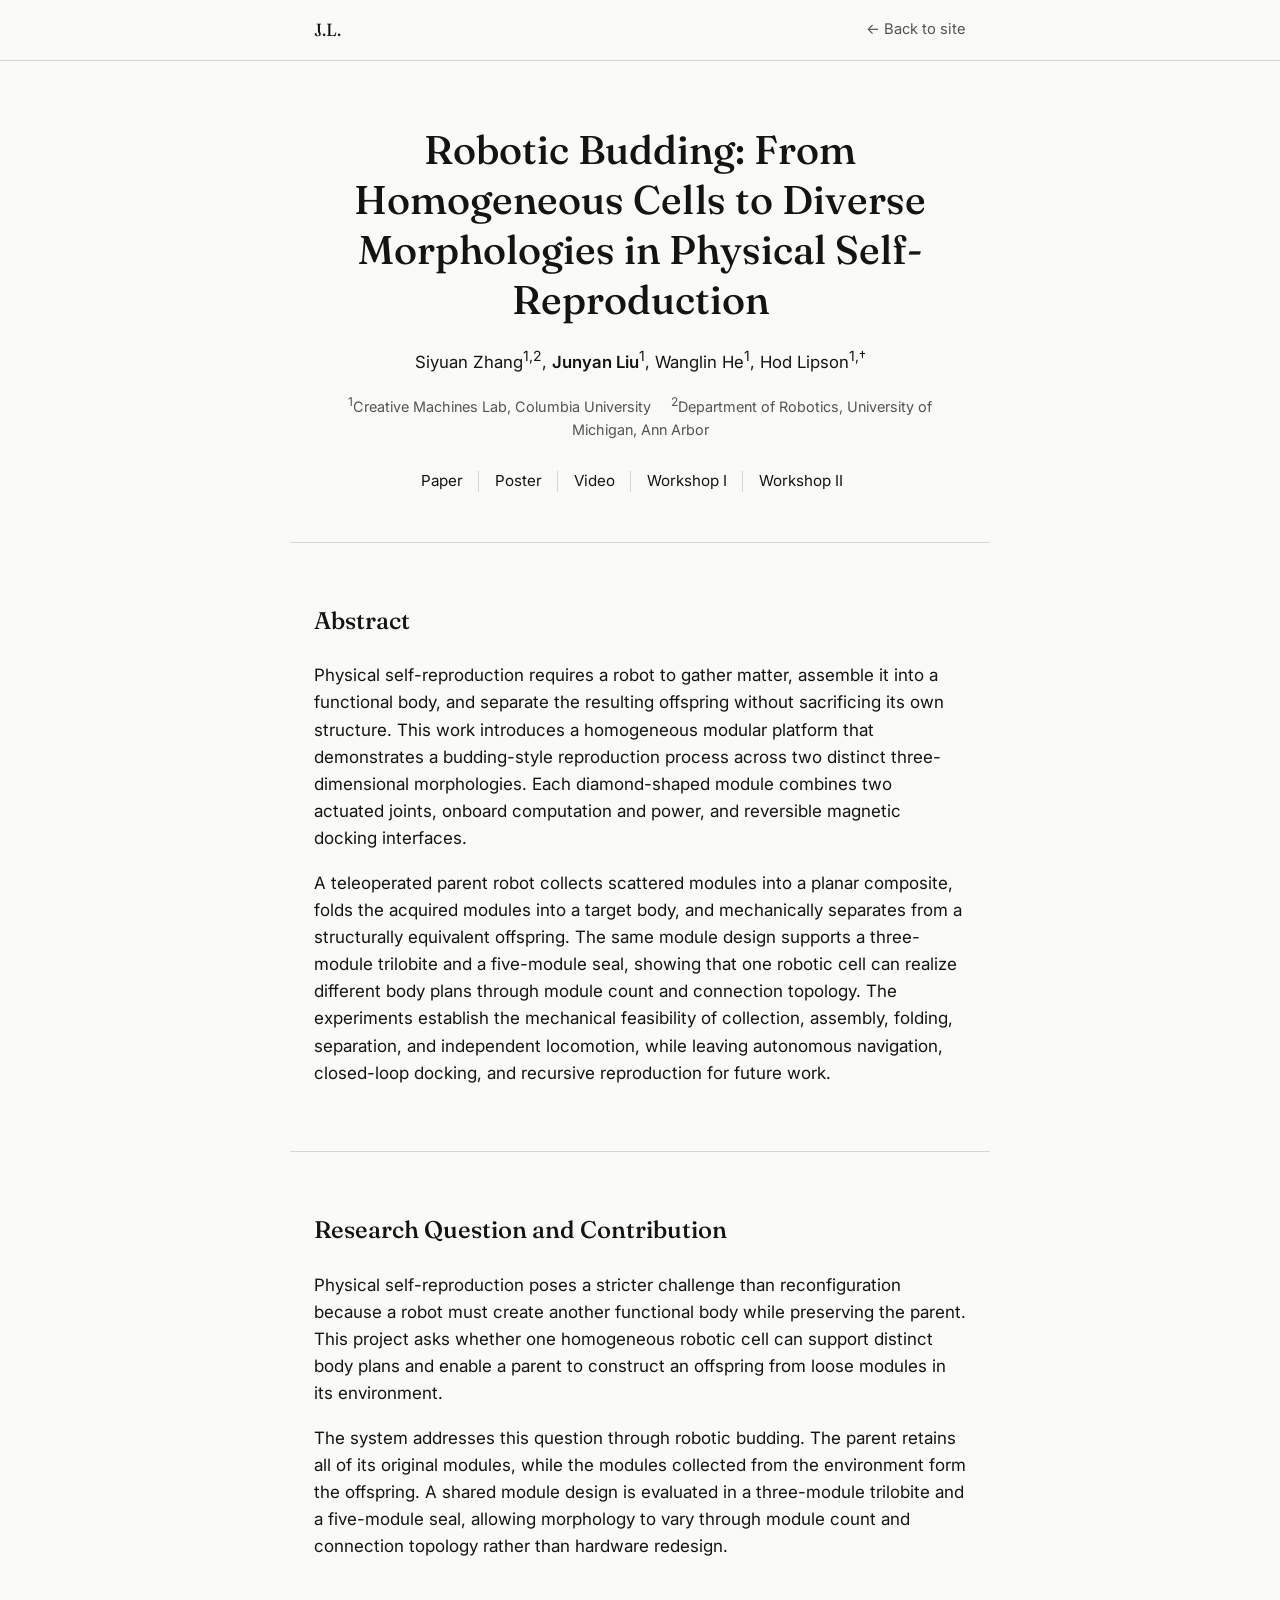
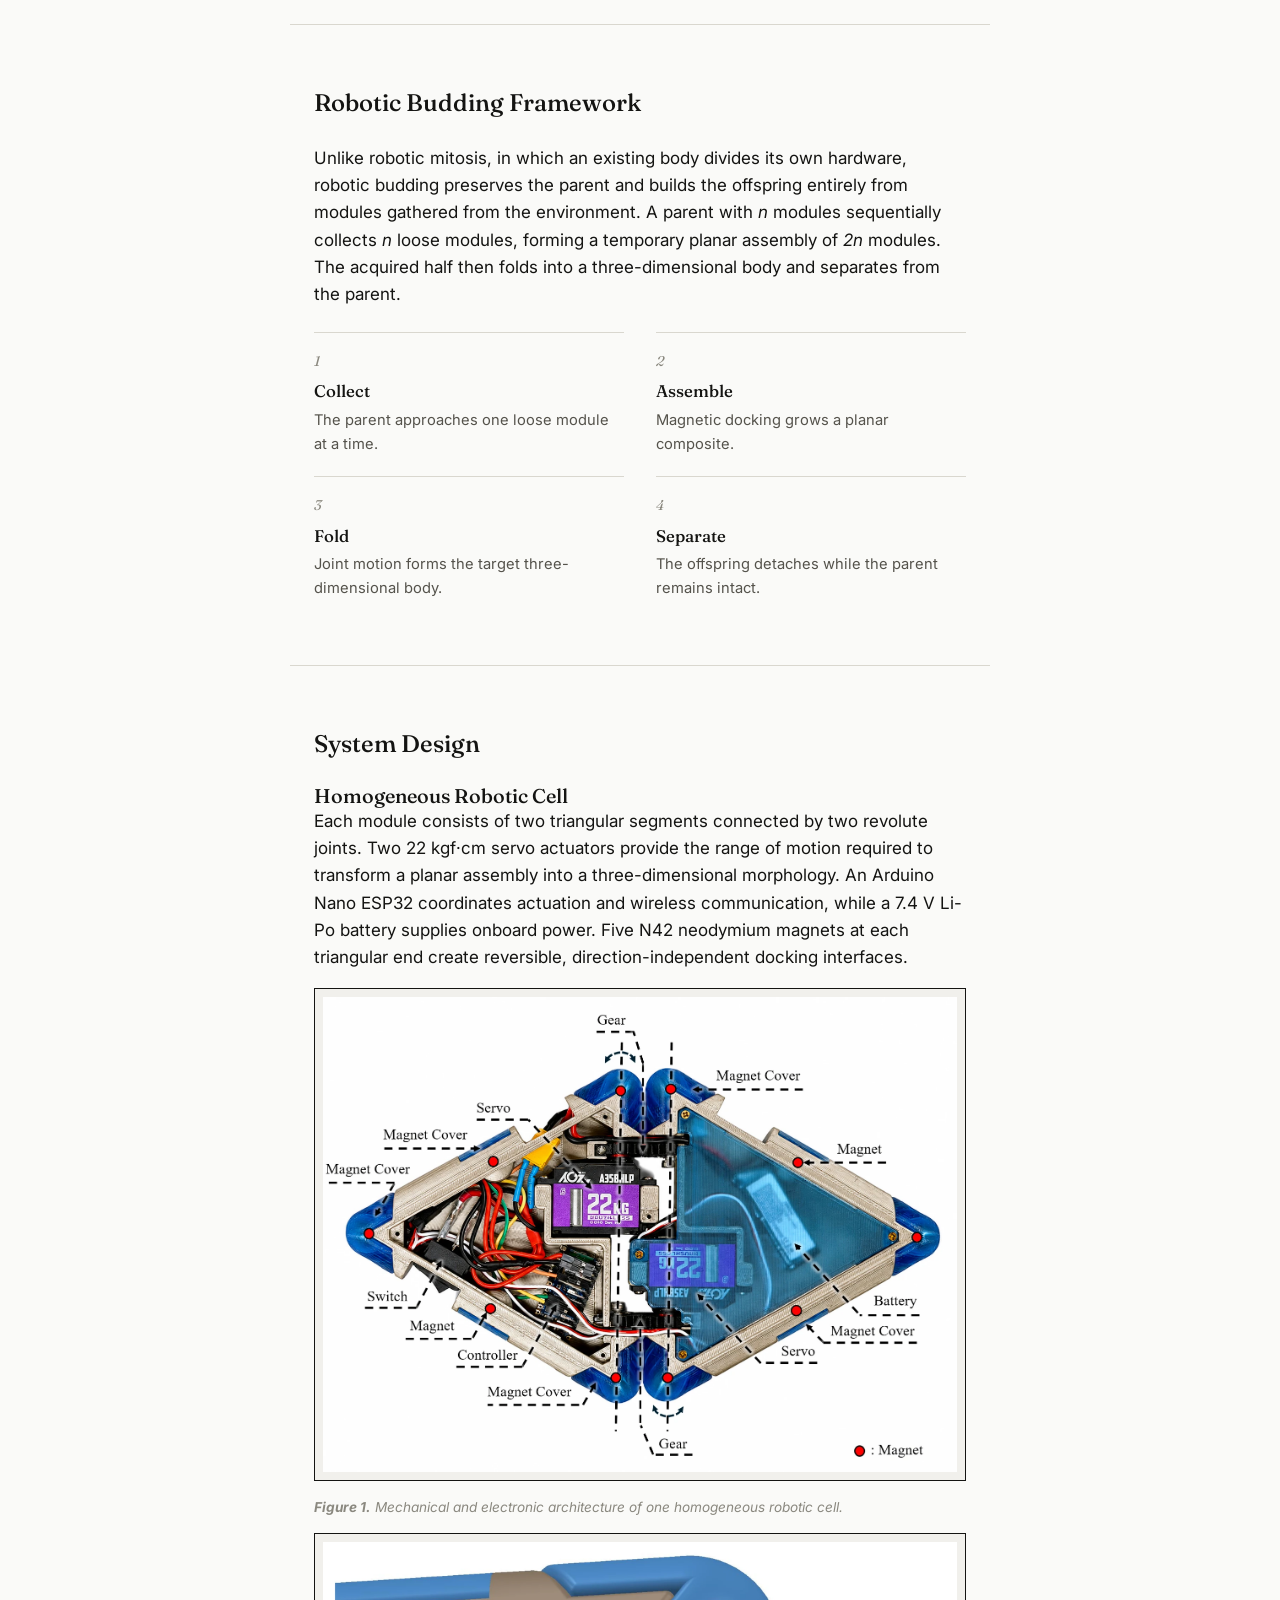
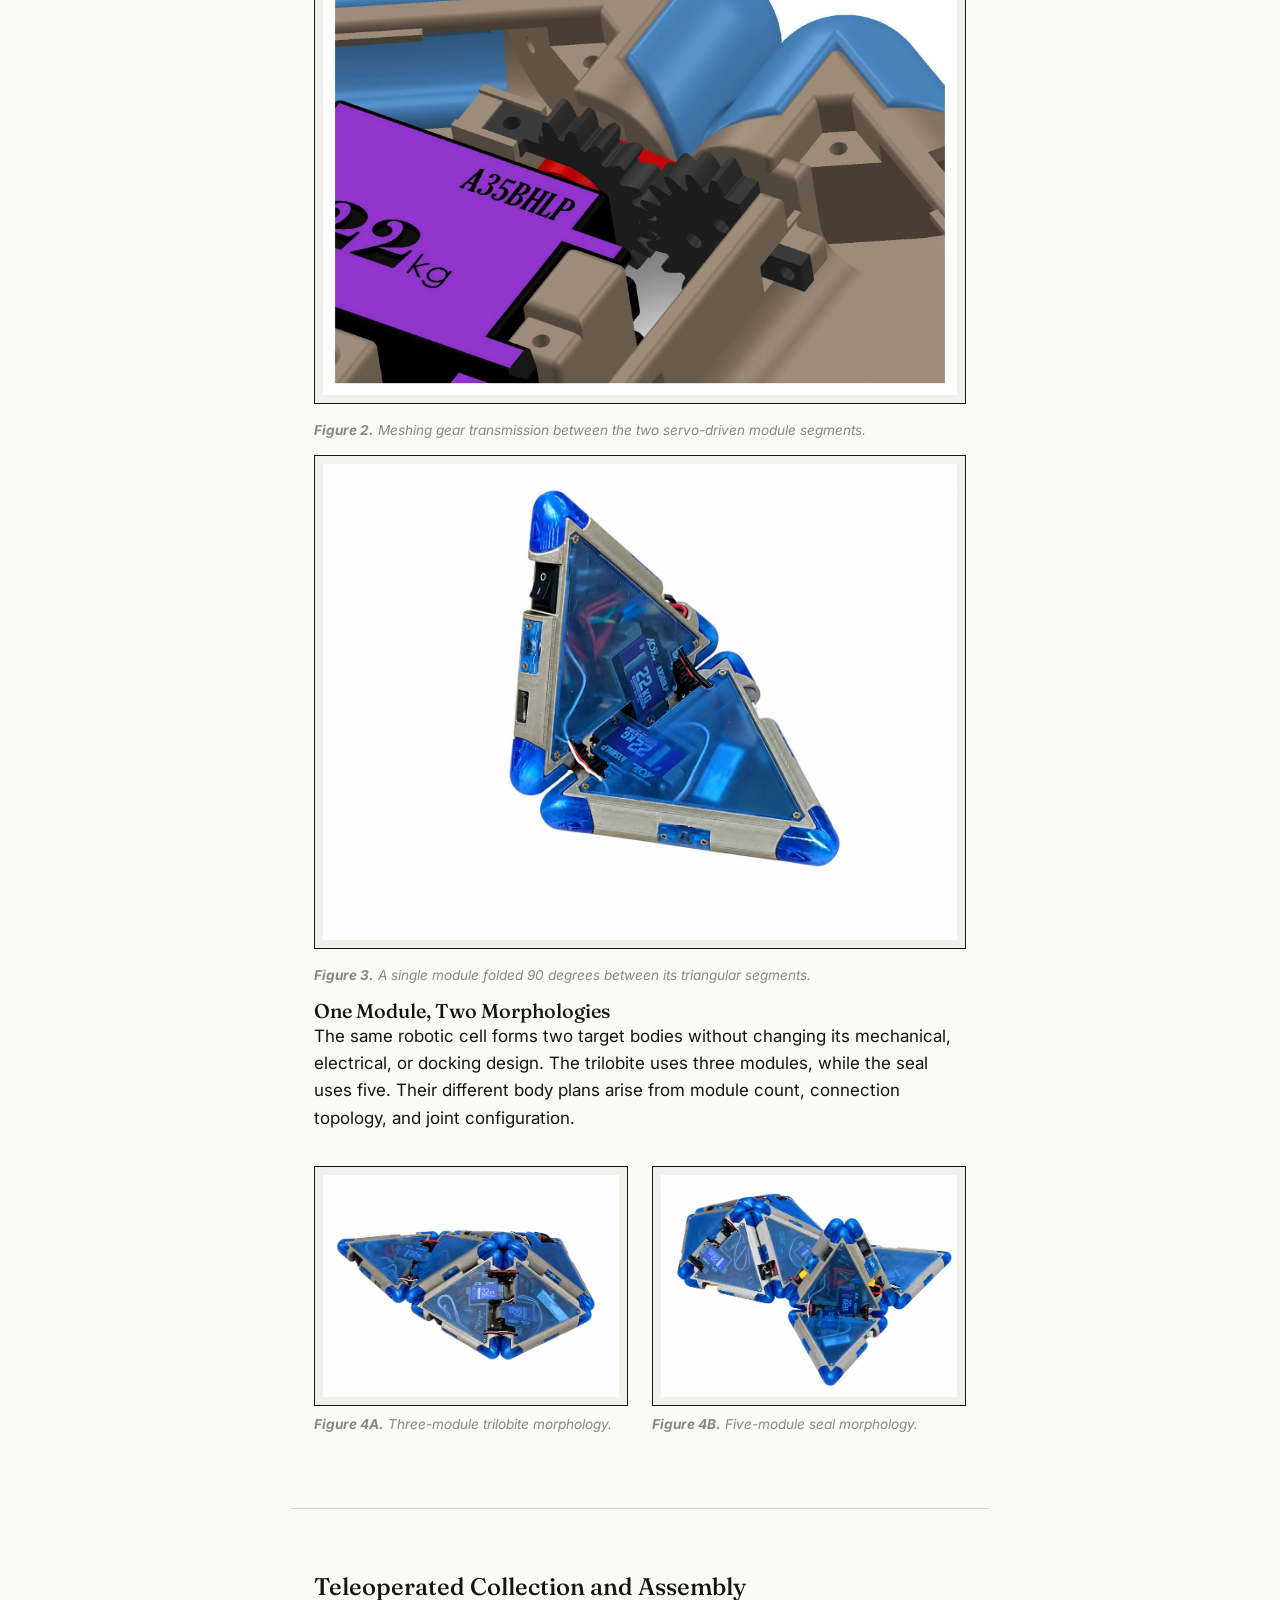
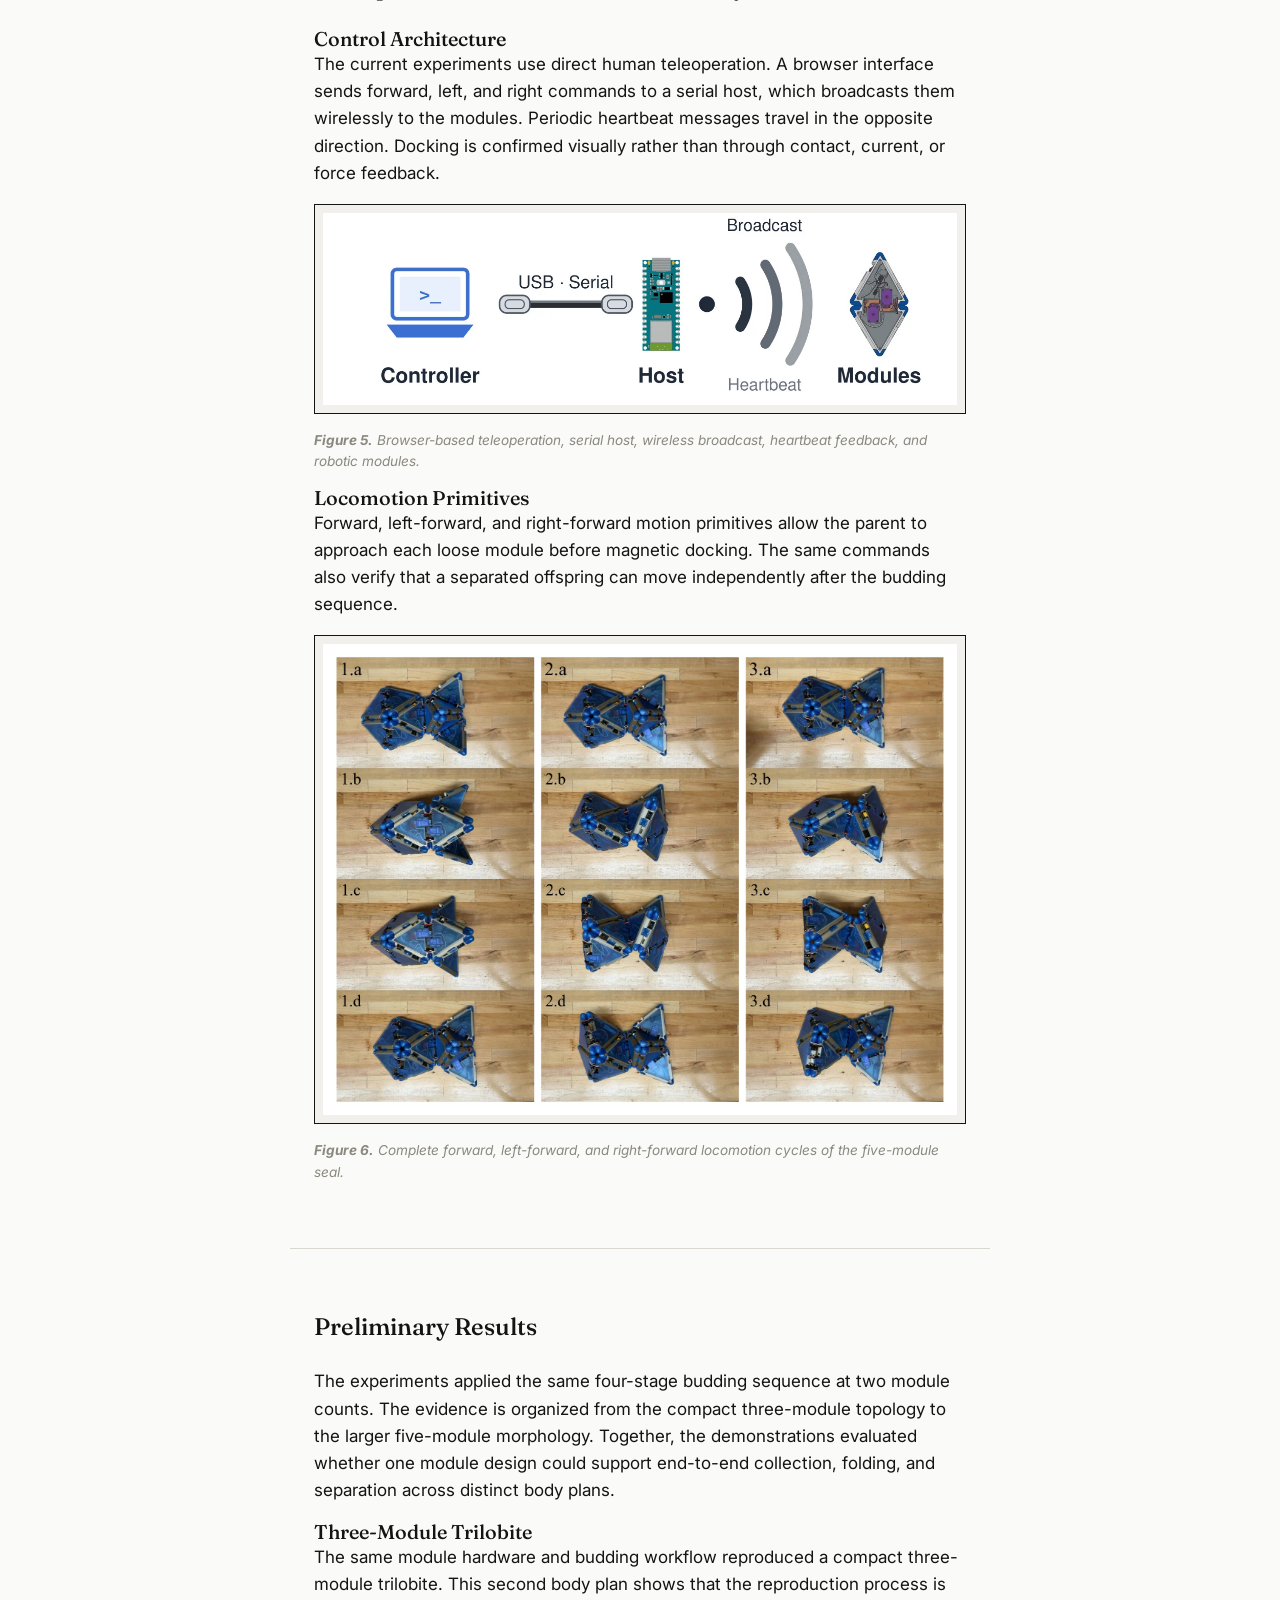
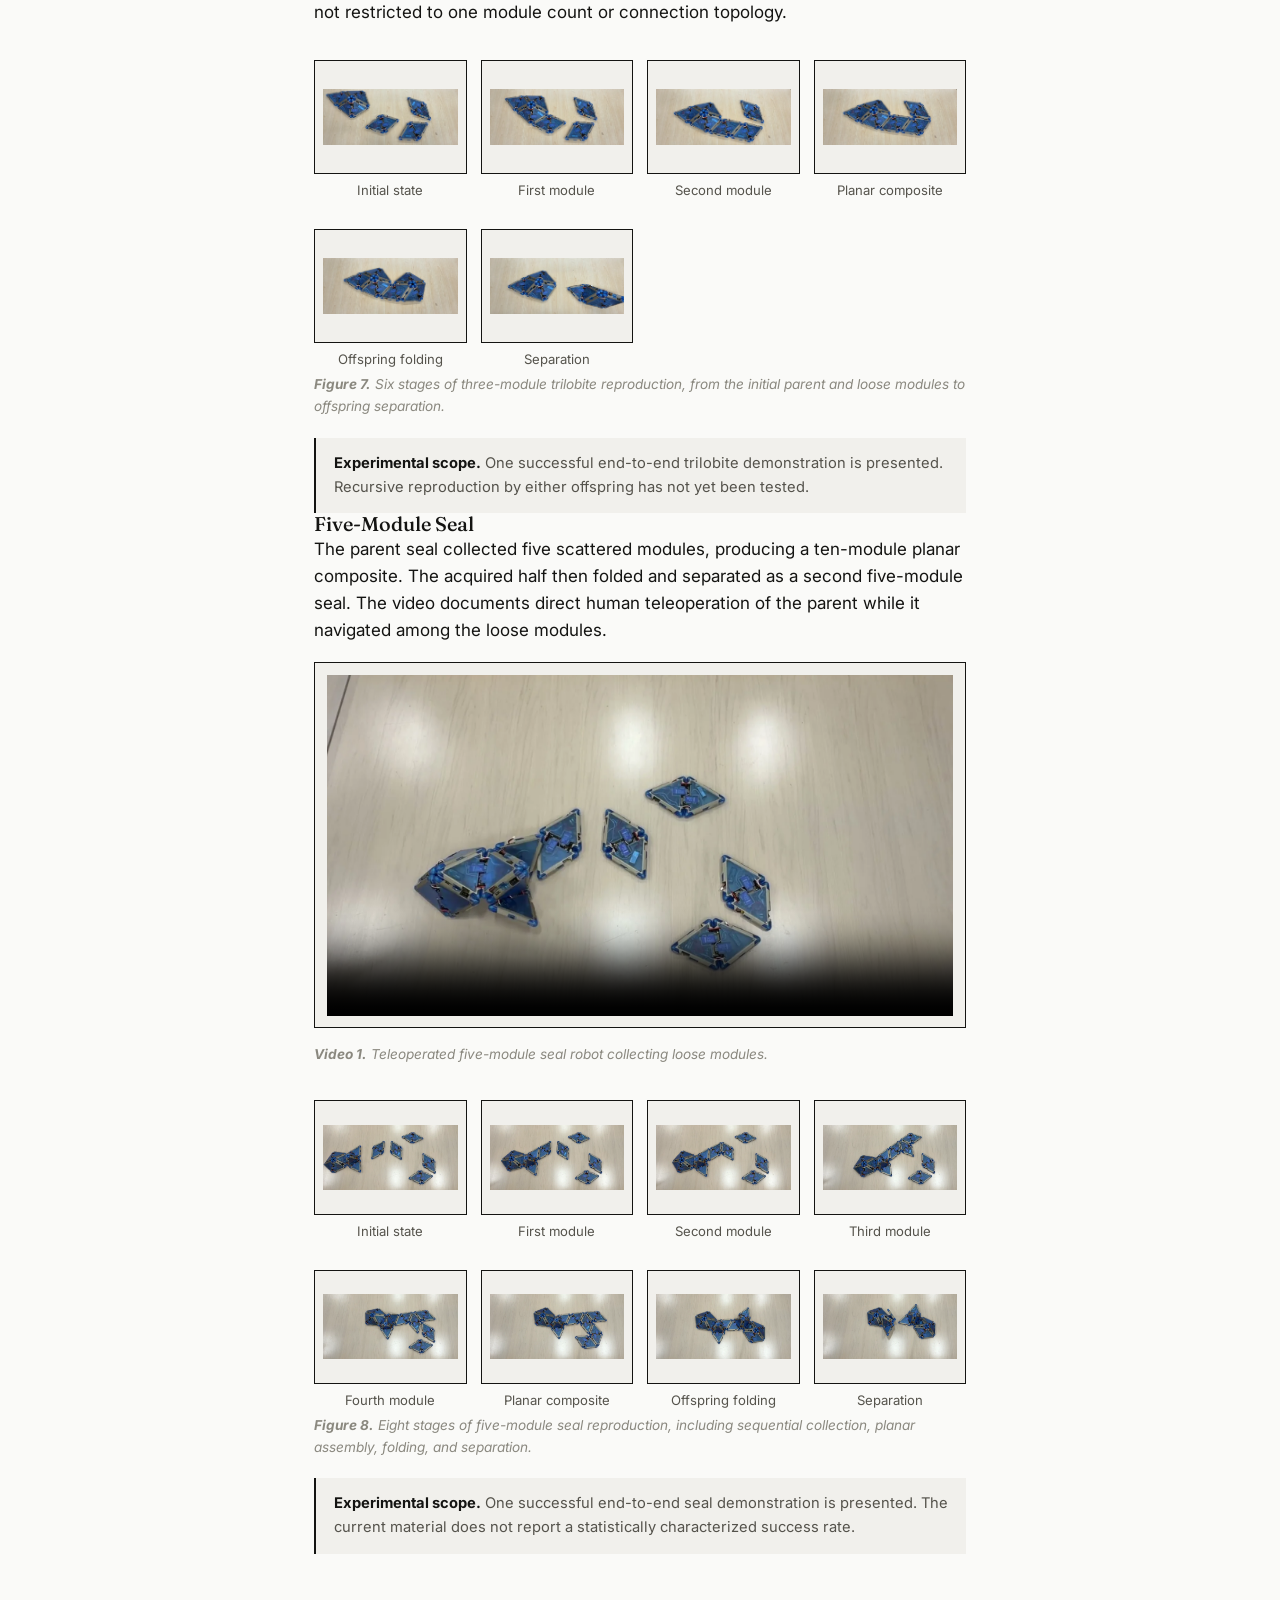
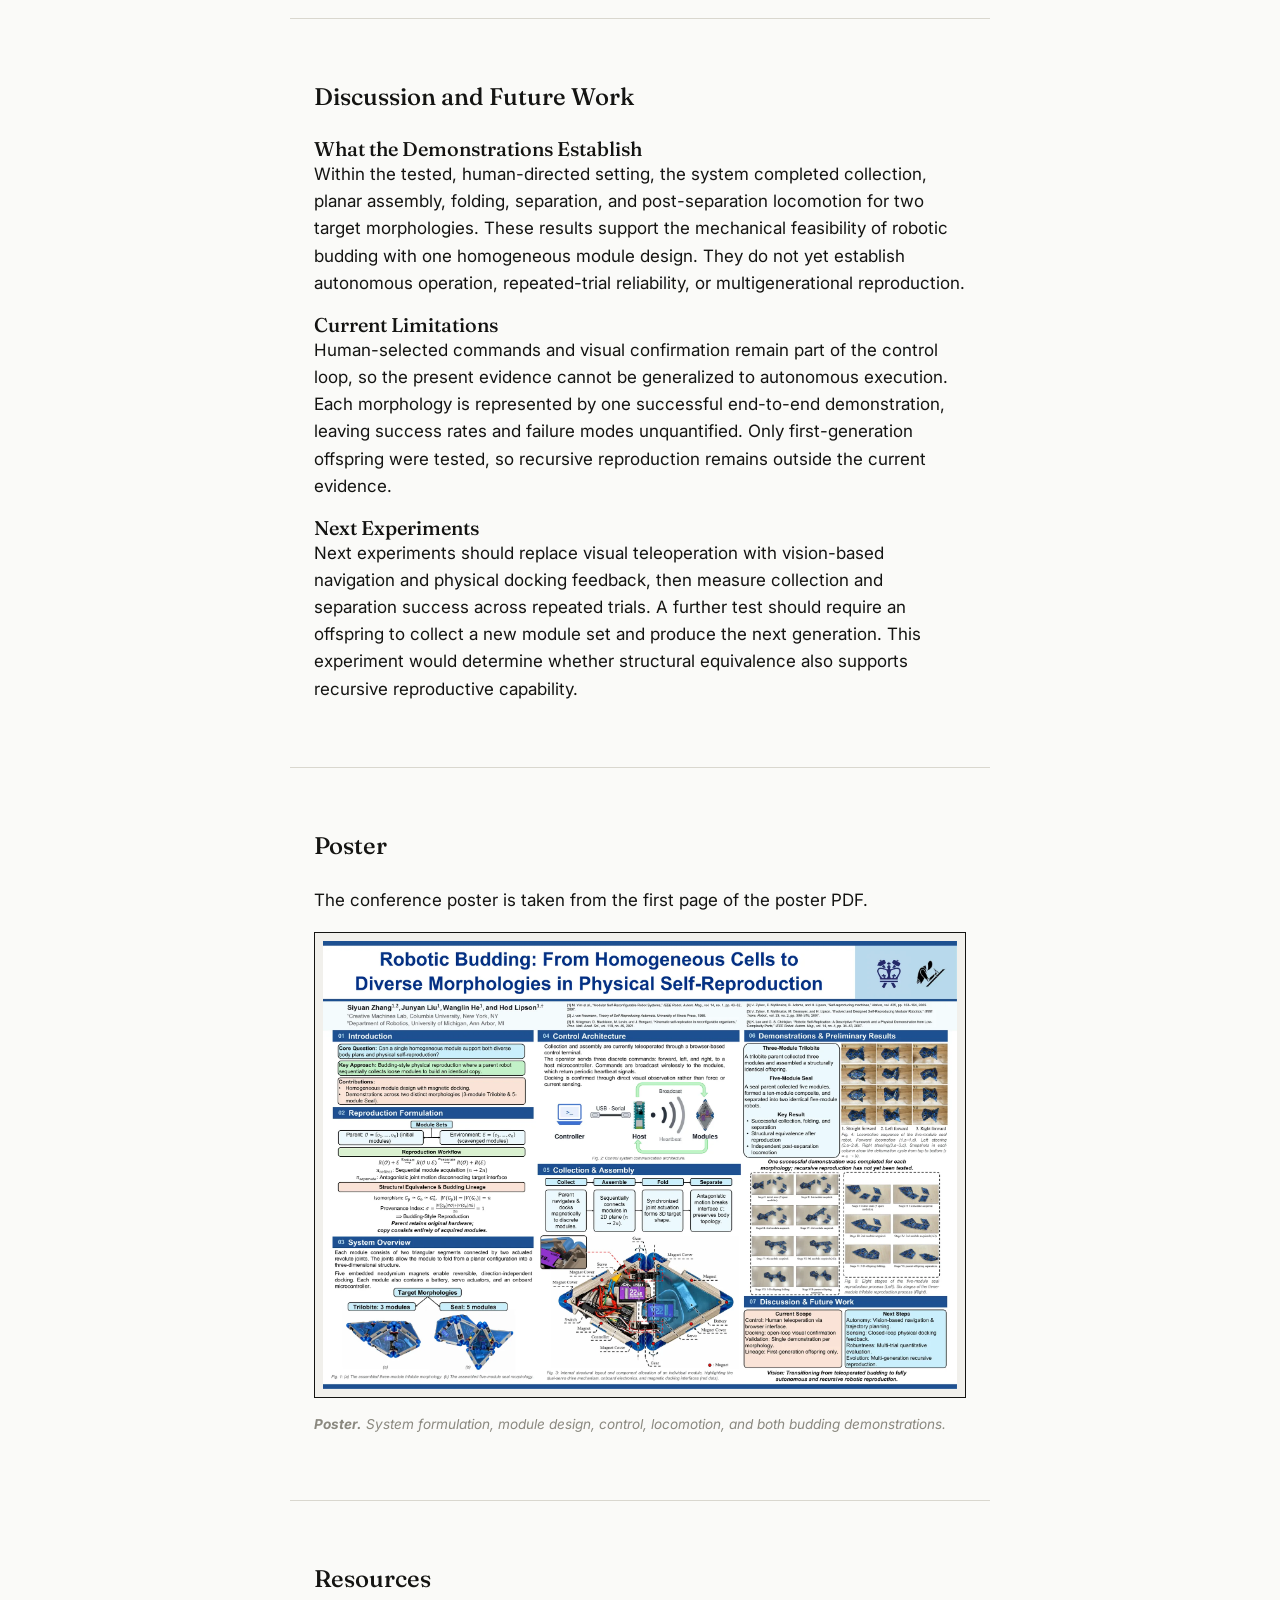
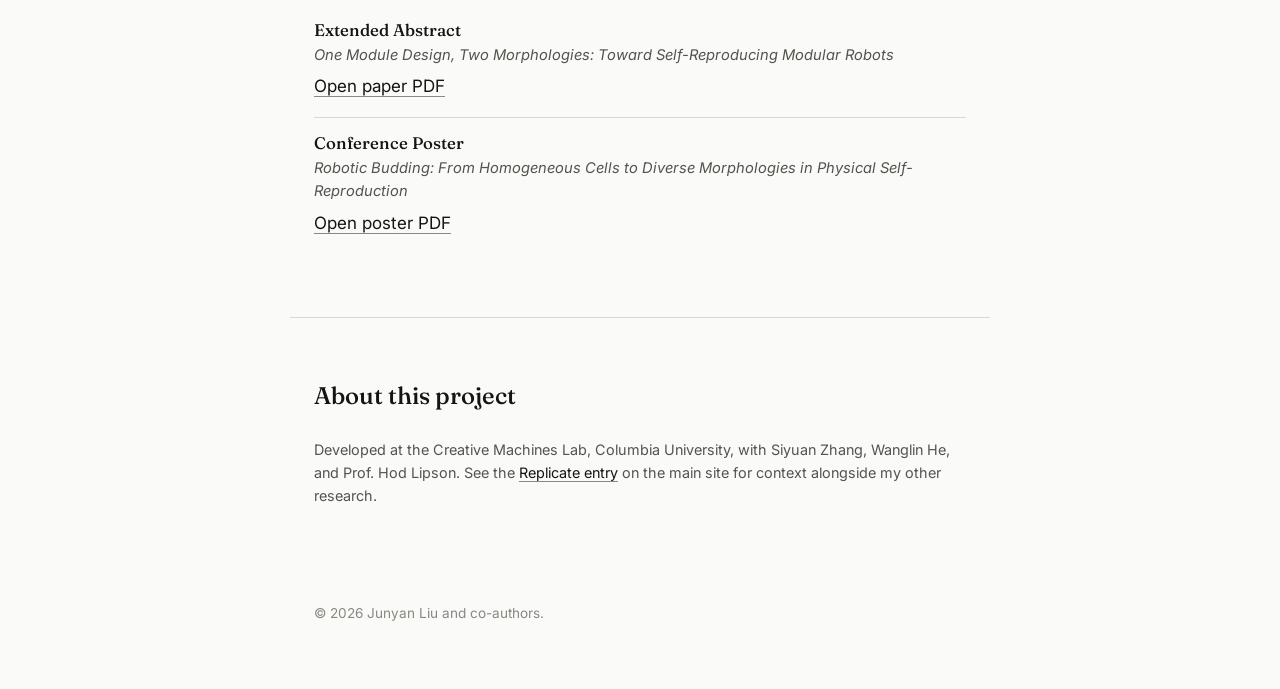
==== replicate/index.html @ cec9ac88 "add subweb" ====
<!DOCTYPE html>
<html lang="en">
<head>
<meta charset="UTF-8">
<meta name="viewport" content="width=device-width, initial-scale=1.0">
<title>Robotic Budding — Junyan Liu</title>
<meta name="description" content="Robotic Budding: From Homogeneous Cells to Diverse Morphologies in Physical Self-Reproduction — project page, Creative Machines Lab, Columbia University.">

<link rel="preconnect" href="https://fonts.googleapis.com">
<link rel="preconnect" href="https://fonts.gstatic.com" crossorigin>
<link href="https://fonts.googleapis.com/css2?family=Fraunces:ital,opsz,wght@0,9..144,400;0,9..144,500;0,9..144,600;1,9..144,400;1,9..144,500&family=Inter:wght@400;500;600&display=swap" rel="stylesheet">
<link rel="stylesheet" href="../assets/style.css">
<link rel="stylesheet" href="style.css">
</head>
<body>

<a class="skip-link" href="#main">Skip to content</a>

<header class="site-nav">
  <div class="nav-inner">
    <a class="nav-mark" href="../index.html">J.L.</a>
    <nav class="nav-links">
      <a href="../index.html#research" class="back-link">← Back to site</a>
    </nav>
  </div>
</header>

<main id="main">

  <section class="paper-hero">
    <h1 class="paper-title">Robotic Budding: From Homogeneous Cells to Diverse Morphologies in Physical Self-Reproduction</h1>
    <p class="paper-authors">
      Siyuan Zhang<sup>1,2</sup>, <strong>Junyan Liu</strong><sup>1</sup>, Wanglin He<sup>1</sup>, Hod Lipson<sup>1,†</sup>
    </p>
    <p class="paper-affiliations">
      <sup>1</sup>Creative Machines Lab, Columbia University &nbsp; &nbsp; <sup>2</sup>Department of Robotics, University of Michigan, Ann Arbor
    </p>
    <div class="hero-links paper-links">
      <a href="../assets/Robotic_Budding__From_Homogeneous_Cells_to_Diverse_Morphologies_in_Physical_Self_Reproduction.pdf" target="_blank" rel="noopener">Paper</a>
      <a href="#poster">Poster</a>
      <a href="#seal-demonstration">Video</a>
      <a href="https://modular-robot-workshop.github.io/iros2026-modular-robot-workshop-site/" target="_blank" rel="noopener">Workshop I</a>
      <a href="https://www.lisglab.com/iros26workshop" target="_blank" rel="noopener">Workshop II</a>
    </div>
  </section>

  <section class="section">
    <div class="section-head"><h2>Abstract</h2></div>
    <p>Physical self-reproduction requires a robot to gather matter, assemble it into a functional body, and separate the resulting offspring without sacrificing its own structure. This work introduces a homogeneous modular platform that demonstrates a budding-style reproduction process across two distinct three-dimensional morphologies. Each diamond-shaped module combines two actuated joints, onboard computation and power, and reversible magnetic docking interfaces.</p>
    <p>A teleoperated parent robot collects scattered modules into a planar composite, folds the acquired modules into a target body, and mechanically separates from a structurally equivalent offspring. The same module design supports a three-module trilobite and a five-module seal, showing that one robotic cell can realize different body plans through module count and connection topology. The experiments establish the mechanical feasibility of collection, assembly, folding, separation, and independent locomotion, while leaving autonomous navigation, closed-loop docking, and recursive reproduction for future work.</p>
  </section>

  <section class="section">
    <div class="section-head"><h2>Research Question and Contribution</h2></div>
    <p>Physical self-reproduction poses a stricter challenge than reconfiguration because a robot must create another functional body while preserving the parent. This project asks whether one homogeneous robotic cell can support distinct body plans and enable a parent to construct an offspring from loose modules in its environment.</p>
    <p>The system addresses this question through robotic budding. The parent retains all of its original modules, while the modules collected from the environment form the offspring. A shared module design is evaluated in a three-module trilobite and a five-module seal, allowing morphology to vary through module count and connection topology rather than hardware redesign.</p>
  </section>

  <section class="section">
    <div class="section-head"><h2>Robotic Budding Framework</h2></div>
    <p>Unlike robotic mitosis, in which an existing body divides its own hardware, robotic budding preserves the parent and builds the offspring entirely from modules gathered from the environment. A parent with <em>n</em> modules sequentially collects <em>n</em> loose modules, forming a temporary planar assembly of <em>2n</em> modules. The acquired half then folds into a three-dimensional body and separates from the parent.</p>
    <div class="process-grid">
      <div class="process-step"><span class="step-num">1</span><h4>Collect</h4><p>The parent approaches one loose module at a time.</p></div>
      <div class="process-step"><span class="step-num">2</span><h4>Assemble</h4><p>Magnetic docking grows a planar composite.</p></div>
      <div class="process-step"><span class="step-num">3</span><h4>Fold</h4><p>Joint motion forms the target three-dimensional body.</p></div>
      <div class="process-step"><span class="step-num">4</span><h4>Separate</h4><p>The offspring detaches while the parent remains intact.</p></div>
    </div>
  </section>

  <section class="section">
    <div class="section-head"><h2>System Design</h2></div>
    <h3>Homogeneous Robotic Cell</h3>
    <p>Each module consists of two triangular segments connected by two revolute joints. Two 22 kgf·cm servo actuators provide the range of motion required to transform a planar assembly into a three-dimensional morphology. An Arduino Nano ESP32 coordinates actuation and wireless communication, while a 7.4 V Li-Po battery supplies onboard power. Five N42 neodymium magnets at each triangular end create reversible, direction-independent docking interfaces.</p>
    <div class="timeline-media"><img src="images/robotic-budding/module-architecture.webp" alt="Internal architecture of the homogeneous robotic module"></div>
    <p class="figure-caption"><strong>Figure 1.</strong> Mechanical and electronic architecture of one homogeneous robotic cell.</p>
    <div class="timeline-media"><img src="images/robotic-budding/gear-drive-closeup.webp" alt="Meshing gear transmission between the two servo-driven module segments"></div>
    <p class="figure-caption"><strong>Figure 2.</strong> Meshing gear transmission between the two servo-driven module segments.</p>
    <div class="timeline-media"><img src="images/robotic-budding/folded-module.webp" alt="A single module folded 90 degrees between its triangular segments"></div>
    <p class="figure-caption"><strong>Figure 3.</strong> A single module folded 90 degrees between its triangular segments.</p>

    <h3>One Module, Two Morphologies</h3>
    <p>The same robotic cell forms two target bodies without changing its mechanical, electrical, or docking design. The trilobite uses three modules, while the seal uses five. Their different body plans arise from module count, connection topology, and joint configuration.</p>
    <div class="figure-row">
      <div>
        <div class="timeline-media"><img src="images/robotic-budding/trilobite.webp" alt="Three-module trilobite morphology"></div>
        <p class="figure-caption"><strong>Figure 4A.</strong> Three-module trilobite morphology.</p>
      </div>
      <div>
        <div class="timeline-media"><img src="images/robotic-budding/seal.webp" alt="Five-module seal morphology"></div>
        <p class="figure-caption"><strong>Figure 4B.</strong> Five-module seal morphology.</p>
      </div>
    </div>
  </section>

  <section class="section">
    <div class="section-head"><h2>Teleoperated Collection and Assembly</h2></div>
    <h3>Control Architecture</h3>
    <p>The current experiments use direct human teleoperation. A browser interface sends forward, left, and right commands to a serial host, which broadcasts them wirelessly to the modules. Periodic heartbeat messages travel in the opposite direction. Docking is confirmed visually rather than through contact, current, or force feedback.</p>
    <div class="timeline-media"><img src="images/robotic-budding/control-architecture.webp" alt="Browser-based teleoperation, serial host, wireless broadcast, heartbeat feedback, and robotic modules"></div>
    <p class="figure-caption"><strong>Figure 5.</strong> Browser-based teleoperation, serial host, wireless broadcast, heartbeat feedback, and robotic modules.</p>

    <h3>Locomotion Primitives</h3>
    <p>Forward, left-forward, and right-forward motion primitives allow the parent to approach each loose module before magnetic docking. The same commands also verify that a separated offspring can move independently after the budding sequence.</p>
    <div class="timeline-media"><img src="images/robotic-budding/seal-locomotion-sequence.webp" alt="Complete forward, left-forward, and right-forward locomotion cycles of the five-module seal"></div>
    <p class="figure-caption"><strong>Figure 6.</strong> Complete forward, left-forward, and right-forward locomotion cycles of the five-module seal.</p>
  </section>

  <section class="section">
    <div class="section-head"><h2>Preliminary Results</h2></div>
    <p>The experiments applied the same four-stage budding sequence at two module counts. The evidence is organized from the compact three-module topology to the larger five-module morphology. Together, the demonstrations evaluated whether one module design could support end-to-end collection, folding, and separation across distinct body plans.</p>

    <h3>Three-Module Trilobite</h3>
    <p>The same module hardware and budding workflow reproduced a compact three-module trilobite. This second body plan shows that the reproduction process is not restricted to one module count or connection topology.</p>
    <div class="stage-grid">
      <div class="stage-item"><div class="timeline-media"><img src="images/robotic-budding/trilobite-stage-1.webp" alt="Trilobite stage I: initial state"></div><p>Initial state</p></div>
      <div class="stage-item"><div class="timeline-media"><img src="images/robotic-budding/trilobite-stage-2.webp" alt="Trilobite stage II: first module"></div><p>First module</p></div>
      <div class="stage-item"><div class="timeline-media"><img src="images/robotic-budding/trilobite-stage-3.webp" alt="Trilobite stage III: second module"></div><p>Second module</p></div>
      <div class="stage-item"><div class="timeline-media"><img src="images/robotic-budding/trilobite-stage-4.webp" alt="Trilobite stage IV: planar composite"></div><p>Planar composite</p></div>
      <div class="stage-item"><div class="timeline-media"><img src="images/robotic-budding/trilobite-stage-5.webp" alt="Trilobite stage V: offspring folding"></div><p>Offspring folding</p></div>
      <div class="stage-item"><div class="timeline-media"><img src="images/robotic-budding/trilobite-stage-6.webp" alt="Trilobite stage VI: separation"></div><p>Separation</p></div>
    </div>
    <p class="figure-caption sequence-caption"><strong>Figure 7.</strong> Six stages of three-module trilobite reproduction, from the initial parent and loose modules to offspring separation.</p>
    <div class="evidence-note"><strong>Experimental scope.</strong> One successful end-to-end trilobite demonstration is presented. Recursive reproduction by either offspring has not yet been tested.</div>

    <h3 id="seal-demonstration">Five-Module Seal</h3>
    <p>The parent seal collected five scattered modules, producing a ten-module planar composite. The acquired half then folded and separated as a second five-module seal. The video documents direct human teleoperation of the parent while it navigated among the loose modules.</p>
    <div class="timeline-media"><video src="images/robotic-budding/five-module-seal-teleoperation.mp4" poster="images/robotic-budding/five-module-seal-video-poster.webp" controls muted playsinline></video></div>
    <p class="figure-caption"><strong>Video 1.</strong> Teleoperated five-module seal robot collecting loose modules.</p>
    <div class="stage-grid">
      <div class="stage-item"><div class="timeline-media"><img src="images/robotic-budding/seal-stage-1.webp" alt="Seal stage I: initial state"></div><p>Initial state</p></div>
      <div class="stage-item"><div class="timeline-media"><img src="images/robotic-budding/seal-stage-2.webp" alt="Seal stage II: first module"></div><p>First module</p></div>
      <div class="stage-item"><div class="timeline-media"><img src="images/robotic-budding/seal-stage-3.webp" alt="Seal stage III: second module"></div><p>Second module</p></div>
      <div class="stage-item"><div class="timeline-media"><img src="images/robotic-budding/seal-stage-4.webp" alt="Seal stage IV: third module"></div><p>Third module</p></div>
      <div class="stage-item"><div class="timeline-media"><img src="images/robotic-budding/seal-stage-5.webp" alt="Seal stage V: fourth module"></div><p>Fourth module</p></div>
      <div class="stage-item"><div class="timeline-media"><img src="images/robotic-budding/seal-stage-6.webp" alt="Seal stage VI: planar composite"></div><p>Planar composite</p></div>
      <div class="stage-item"><div class="timeline-media"><img src="images/robotic-budding/seal-stage-7.webp" alt="Seal stage VII: offspring folding"></div><p>Offspring folding</p></div>
      <div class="stage-item"><div class="timeline-media"><img src="images/robotic-budding/seal-stage-8.webp" alt="Seal stage VIII: separation"></div><p>Separation</p></div>
    </div>
    <p class="figure-caption sequence-caption"><strong>Figure 8.</strong> Eight stages of five-module seal reproduction, including sequential collection, planar assembly, folding, and separation.</p>
    <div class="evidence-note"><strong>Experimental scope.</strong> One successful end-to-end seal demonstration is presented. The current material does not report a statistically characterized success rate.</div>
  </section>

  <section class="section">
    <div class="section-head"><h2>Discussion and Future Work</h2></div>
    <h3>What the Demonstrations Establish</h3>
    <p>Within the tested, human-directed setting, the system completed collection, planar assembly, folding, separation, and post-separation locomotion for two target morphologies. These results support the mechanical feasibility of robotic budding with one homogeneous module design. They do not yet establish autonomous operation, repeated-trial reliability, or multigenerational reproduction.</p>
    <h3>Current Limitations</h3>
    <p>Human-selected commands and visual confirmation remain part of the control loop, so the present evidence cannot be generalized to autonomous execution. Each morphology is represented by one successful end-to-end demonstration, leaving success rates and failure modes unquantified. Only first-generation offspring were tested, so recursive reproduction remains outside the current evidence.</p>
    <h3>Next Experiments</h3>
    <p>Next experiments should replace visual teleoperation with vision-based navigation and physical docking feedback, then measure collection and separation success across repeated trials. A further test should require an offspring to collect a new module set and produce the next generation. This experiment would determine whether structural equivalence also supports recursive reproductive capability.</p>
  </section>

  <section id="poster" class="section">
    <div class="section-head"><h2>Poster</h2></div>
    <p>The conference poster is taken from the first page of the poster PDF.</p>
    <div class="timeline-media"><img src="images/robotic-budding/poster-overview.webp" alt="First page of the Robotic Budding conference poster"></div>
    <p class="figure-caption"><strong>Poster.</strong> System formulation, module design, control, locomotion, and both budding demonstrations.</p>
  </section>

  <section class="section">
    <div class="section-head"><h2>Resources</h2></div>
    <ul class="resource-list">
      <li>
        <h3>Extended Abstract</h3>
        <p><em>One Module Design, Two Morphologies: Toward Self-Reproducing Modular Robots</em></p>
        <a href="../assets/Robotic_Budding__From_Homogeneous_Cells_to_Diverse_Morphologies_in_Physical_Self_Reproduction.pdf" target="_blank" rel="noopener">Open paper PDF</a>
      </li>
      <li>
        <h3>Conference Poster</h3>
        <p><em>Robotic Budding: From Homogeneous Cells to Diverse Morphologies in Physical Self-Reproduction</em></p>
        <a href="../assets/robotic-budding-poster.pdf" target="_blank" rel="noopener">Open poster PDF</a>
      </li>
    </ul>
  </section>

  <section class="section contact">
    <div class="section-head"><h2>About this project</h2></div>
    <p class="credit-note">Developed at the Creative Machines Lab, Columbia University, with Siyuan Zhang, Wanglin He, and Prof. Hod Lipson. See the <a href="../index.html#research">Replicate entry</a> on the main site for context alongside my other research.</p>
  </section>

</main>

<footer class="site-footer">
  <p>&copy; <span id="year">2026</span> Junyan Liu and co-authors.</p>
</footer>

<script src="../assets/script.js"></script>
</body>
</html>
---- assets/style.css ----
/* ---------- Tokens ---------- */
:root {
  --paper: #fafaf8;
  --paper-alt: #f1f0ec;
  --ink: #141412;
  --ink-soft: #55534c;
  --ink-faint: #8a887f;
  --line: #d9d7cf;
  --line-strong: #141412;
  --max: 700px;
  --gutter: 24px;
  --serif: "Fraunces", Georgia, "Times New Roman", serif;
  --sans: "Inter", -apple-system, BlinkMacSystemFont, "Segoe UI", sans-serif;
}

* { box-sizing: border-box; }

html {
  scroll-behavior: smooth;
}

@media (prefers-reduced-motion: reduce) {
  html { scroll-behavior: auto; }
  * { animation: none !important; transition: none !important; }
}

body {
  margin: 0;
  background: var(--paper);
  color: var(--ink);
  font-family: var(--sans);
  font-size: 17px;
  line-height: 1.6;
  -webkit-font-smoothing: antialiased;
  overflow-wrap: break-word;
}

h1, h2, h3 {
  font-family: var(--serif);
  font-weight: 500;
  line-height: 1.15;
  margin: 0;
  color: var(--ink);
}

p { margin: 0 0 1em; }
p:last-child { margin-bottom: 0; }

a {
  color: var(--ink);
  text-decoration: none;
  border-bottom: 1px solid var(--ink-faint);
  transition: border-color 0.15s ease, opacity 0.15s ease;
}
a:hover { border-color: var(--ink); }
a:focus-visible, button:focus-visible {
  outline: 2px solid var(--ink);
  outline-offset: 3px;
}

ul { margin: 0; padding: 0; list-style: none; }

.skip-link {
  position: absolute;
  left: -999px;
  top: 0;
  background: var(--ink);
  color: var(--paper);
  padding: 10px 16px;
  z-index: 100;
  border: none;
}
.skip-link:focus { left: 0; }

/* ---------- Layout helpers ---------- */
.section {
  max-width: var(--max);
  margin: 0 auto;
  padding: 64px var(--gutter);
  border-top: 1px solid var(--line);
}

.section-head {
  margin-bottom: 28px;
}
.section-head h2 {
  font-size: 1.5rem;
}

/* ---------- Nav ---------- */
.site-nav {
  position: sticky;
  top: 0;
  z-index: 20;
  background: rgba(250, 250, 248, 0.9);
  backdrop-filter: blur(6px);
  border-bottom: 1px solid var(--line);
}

.nav-inner {
  max-width: var(--max);
  margin: 0 auto;
  padding: 16px var(--gutter);
  display: flex;
  align-items: center;
  justify-content: space-between;
}

.nav-mark {
  font-family: var(--serif);
  font-size: 1.1rem;
  border: none;
}

.nav-links {
  display: flex;
  gap: 20px;
}

.nav-links a {
  font-size: 0.92rem;
  border: none;
  color: var(--ink-soft);
  white-space: nowrap;
}
.nav-links a:hover { color: var(--ink); }

.nav-toggle {
  display: none;
  flex-direction: column;
  justify-content: space-between;
  width: 22px;
  height: 16px;
  background: none;
  border: none;
  padding: 0;
  cursor: pointer;
}
.nav-toggle span {
  display: block;
  height: 1.5px;
  background: var(--ink);
}

/* ---------- Hero (merged with About) ---------- */
.hero {
  max-width: var(--max);
  margin: 0 auto;
  padding: 72px var(--gutter) 64px;
}

.hero-grid {
  display: grid;
  grid-template-columns: 140px 1fr;
  gap: 36px;
  align-items: start;
}

.portrait {
  width: 140px;
  height: 140px;
  border: 1px solid var(--line-strong);
  display: flex;
  align-items: center;
  justify-content: center;
  font-family: var(--serif);
  font-size: 1.4rem;
  color: var(--ink-faint);
  overflow: hidden;
  flex-shrink: 0;
}
.portrait img {
  width: 100%;
  height: 100%;
  object-fit: cover;
}

.hero-content { min-width: 0; }

.hero-name {
  font-size: clamp(2.3rem, 5vw, 3.4rem);
  animation: rise 0.6s ease both;
}

.hero-role {
  font-family: var(--serif);
  font-style: italic;
  font-size: 1.15rem;
  color: var(--ink-soft);
  margin-top: 12px;
  animation: rise 0.6s 0.08s ease both;
}

.hero-current {
  color: var(--ink-soft);
  font-size: 0.95rem;
  margin-top: 4px;
  animation: rise 0.6s 0.14s ease both;
}

.hero-bio {
  margin-top: 22px;
  max-width: 60ch;
  animation: rise 0.6s 0.2s ease both;
}
.hero-bio p { font-size: 0.98rem; }

@keyframes rise {
  from { opacity: 0; transform: translateY(10px); }
  to { opacity: 1; transform: translateY(0); }
}

.hero-links {
  display: flex;
  flex-wrap: wrap;
  margin-top: 26px;
}
.hero-links a {
  border: none;
  font-size: 0.95rem;
  padding: 0 16px;
  position: relative;
}
.hero-links a:first-child { padding-left: 0; }
.hero-links a::after {
  content: "";
  position: absolute;
  right: 0;
  top: 2px;
  bottom: 2px;
  width: 1px;
  background: var(--line);
}
.hero-links a:last-child::after { display: none; }

/* ---------- Timeline (education / experience / projects) ---------- */
.timeline > li {
  display: grid;
  grid-template-columns: 150px 1fr;
  gap: 20px;
  padding: 20px 0;
  border-top: 1px solid var(--line);
}
.timeline > li:first-child { border-top: none; padding-top: 0; }

.timeline-date {
  color: var(--ink-faint);
  font-size: 0.88rem;
  padding-top: 3px;
  white-space: nowrap;
}

.timeline-body { min-width: 0; }

.timeline-body h3 {
  font-size: 1.05rem;
  margin-bottom: 4px;
}

.timeline-org {
  color: var(--ink-soft);
  font-size: 0.95rem;
  margin-bottom: 8px;
}

.bullets { margin-top: 8px; }
.bullets li {
  position: relative;
  padding-left: 16px;
  font-size: 0.97rem;
  margin-bottom: 6px;
}
.bullets li::before {
  content: "";
  position: absolute;
  left: 0;
  top: 0.65em;
  width: 6px;
  height: 1px;
  background: var(--ink-faint);
}

.timeline-media {
  margin: 14px 0 16px;
  border: 1px solid var(--line-strong);
  background: var(--paper-alt);
  aspect-ratio: 16 / 9;
  display: flex;
  align-items: center;
  justify-content: center;
  color: var(--ink-faint);
  font-size: 0.85rem;
  font-style: italic;
  text-align: center;
  padding: 12px;
  overflow: hidden;
}

/* Default for photos: the frame shrinks to fit the image exactly —
   no cropping, no empty gap around it. */
.timeline-media:has(img) {
  aspect-ratio: auto;
  padding: 8px;
}
.timeline-media img {
  width: 100%;
  height: auto;
  display: block;
}

/* Opt in to a fixed 16:9 frame that crops to fill (good for wide,
   banner-style shots): add class="timeline-media crop" in the HTML.
   Adjust which part of the photo stays visible with object-position
   below — e.g. "top", "bottom", or a percentage pair like "50% 20%". */
.timeline-media.crop {
  aspect-ratio: 16 / 9;
  padding: 0;
}
.timeline-media.crop img {
  height: 100%;
  object-fit: cover;
  object-position: center;
}

.timeline-media video,
.timeline-media iframe {
  width: 100%;
  height: 100%;
  border: 0;
  display: block;
}
.timeline-media video { object-fit: cover; }

.section-note {
  margin-top: 24px;
  font-size: 0.9rem;
  font-style: italic;
  color: var(--ink-faint);
}
.section-note a { border-color: var(--ink-faint); }

/* ---------- Research ---------- */
.research-intro {
  max-width: 56ch;
  margin-bottom: 20px;
}
.interest-list li {
  position: relative;
  padding: 10px 0 10px 18px;
  border-top: 1px solid var(--line);
  font-size: 1rem;
}
.interest-list li:first-child { border-top: none; }
.interest-list li::before {
  content: "";
  position: absolute;
  left: 0;
  top: 1.4em;
  width: 8px;
  height: 1px;
  background: var(--ink-faint);
}

/* ---------- Publications ---------- */
.pub-list li {
  padding: 20px 0;
  border-top: 1px solid var(--line);
}
.pub-list li:first-child { border-top: none; padding-top: 0; }
.pub-title {
  font-family: var(--serif);
  font-size: 1.1rem;
}
.pub-meta {
  color: var(--ink-soft);
  font-size: 0.95rem;
  margin-top: 4px;
}
.pub-empty {
  color: var(--ink-soft);
  font-style: italic;
}

/* ---------- Skills ---------- */
.skill-list li {
  border-top: 1px solid var(--line);
  padding: 14px 0;
  font-size: 0.98rem;
  color: var(--ink-soft);
}
.skill-list li:first-child { border-top: none; padding-top: 0; }
.skill-label {
  font-family: var(--serif);
  font-style: italic;
  color: var(--ink);
  margin-right: 6px;
}

/* ---------- Contact ---------- */
.contact-email {
  display: inline-block;
  font-family: var(--serif);
  font-size: 1.4rem;
  border: none;
  margin: 6px 0 22px;
}

/* ---------- Footer ---------- */
.site-footer {
  max-width: var(--max);
  margin: 0 auto;
  padding: 32px var(--gutter) 64px;
  color: var(--ink-faint);
  font-size: 0.85rem;
}

/* ---------- Responsive ---------- */
@media (max-width: 640px) {
  .nav-links {
    position: absolute;
    top: 100%;
    left: 0;
    right: 0;
    background: var(--paper);
    flex-direction: column;
    gap: 0;
    border-bottom: 1px solid var(--line);
    display: none;
  }
  .nav-links.open { display: flex; }
  .nav-links a {
    padding: 14px var(--gutter);
    border-top: 1px solid var(--line);
  }
  .nav-toggle { display: flex; }

  .hero-grid {
    grid-template-columns: 1fr;
  }
  .portrait { width: 96px; height: 96px; }

  .timeline > li {
    grid-template-columns: 1fr;
    gap: 6px;
  }
  .timeline-date { white-space: normal; }
}

@media (max-width: 460px) {
  .timeline > li {
    grid-template-columns: 1fr;
  }
}
---- replicate/style.css ----
/* Page-specific additions on top of ../assets/style.css — same tokens, new components for a paper/project page layout. */

.back-link {
  font-size: 0.85rem;
  color: var(--ink-soft);
}

.paper-hero {
  max-width: var(--max);
  margin: 0 auto;
  padding: 64px var(--gutter) 48px;
  text-align: center;
}
.paper-title {
  font-family: var(--serif);
  font-weight: 500;
  font-size: clamp(1.7rem, 4vw, 2.5rem);
  line-height: 1.25;
}
.paper-authors {
  margin-top: 20px;
  font-size: 1.05rem;
}
.paper-authors strong { font-weight: 600; }
.paper-affiliations {
  color: var(--ink-soft);
  font-size: 0.9rem;
  margin-top: 8px;
}
.paper-links {
  justify-content: center;
  margin-top: 28px;
}

.process-grid {
  display: grid;
  grid-template-columns: repeat(2, 1fr);
  gap: 20px 32px;
  margin-top: 24px;
}
.process-step {
  border-top: 1px solid var(--line);
  padding-top: 14px;
}
.process-step .step-num {
  font-family: var(--serif);
  font-style: italic;
  color: var(--ink-faint);
  font-size: 0.88rem;
}
.process-step h4 {
  font-family: var(--serif);
  font-weight: 500;
  font-size: 1.05rem;
  margin: 4px 0 4px;
}
.process-step p {
  font-size: 0.92rem;
  color: var(--ink-soft);
  margin: 0;
}

.figure-row {
  display: grid;
  grid-template-columns: 1fr 1fr;
  gap: 24px;
  margin: 20px 0 8px;
}
.figure-row .timeline-media { margin-bottom: 8px; }

.figure-caption {
  font-size: 0.85rem;
  color: var(--ink-faint);
  font-style: italic;
  margin-top: 8px;
}
.sequence-caption { margin-top: 4px; margin-bottom: 20px; }

.stage-grid {
  display: grid;
  grid-template-columns: repeat(auto-fit, minmax(130px, 1fr));
  gap: 14px;
  margin: 20px 0 4px;
}
.stage-item .timeline-media {
  aspect-ratio: 4 / 3;
  margin-bottom: 6px;
  font-size: 0.75rem;
}
.stage-item p {
  font-size: 0.82rem;
  color: var(--ink-soft);
  text-align: center;
  margin: 0;
}

.evidence-note {
  margin-top: 18px;
  padding: 14px 18px;
  border-left: 2px solid var(--line-strong);
  background: var(--paper-alt);
  font-size: 0.92rem;
  color: var(--ink-soft);
}
.evidence-note strong { color: var(--ink); }

.resource-list li {
  border-top: 1px solid var(--line);
  padding: 16px 0;
}
.resource-list li:first-child { border-top: none; padding-top: 0; }
.resource-list h3 {
  font-family: var(--serif);
  font-weight: 500;
  font-size: 1.05rem;
  margin-bottom: 4px;
}
.resource-list p {
  font-size: 0.92rem;
  color: var(--ink-soft);
  margin-bottom: 6px;
}

.credit-note {
  font-size: 0.9rem;
  color: var(--ink-soft);
}

@media (max-width: 640px) {
  .process-grid { grid-template-columns: 1fr; }
  .figure-row { grid-template-columns: 1fr; }
}
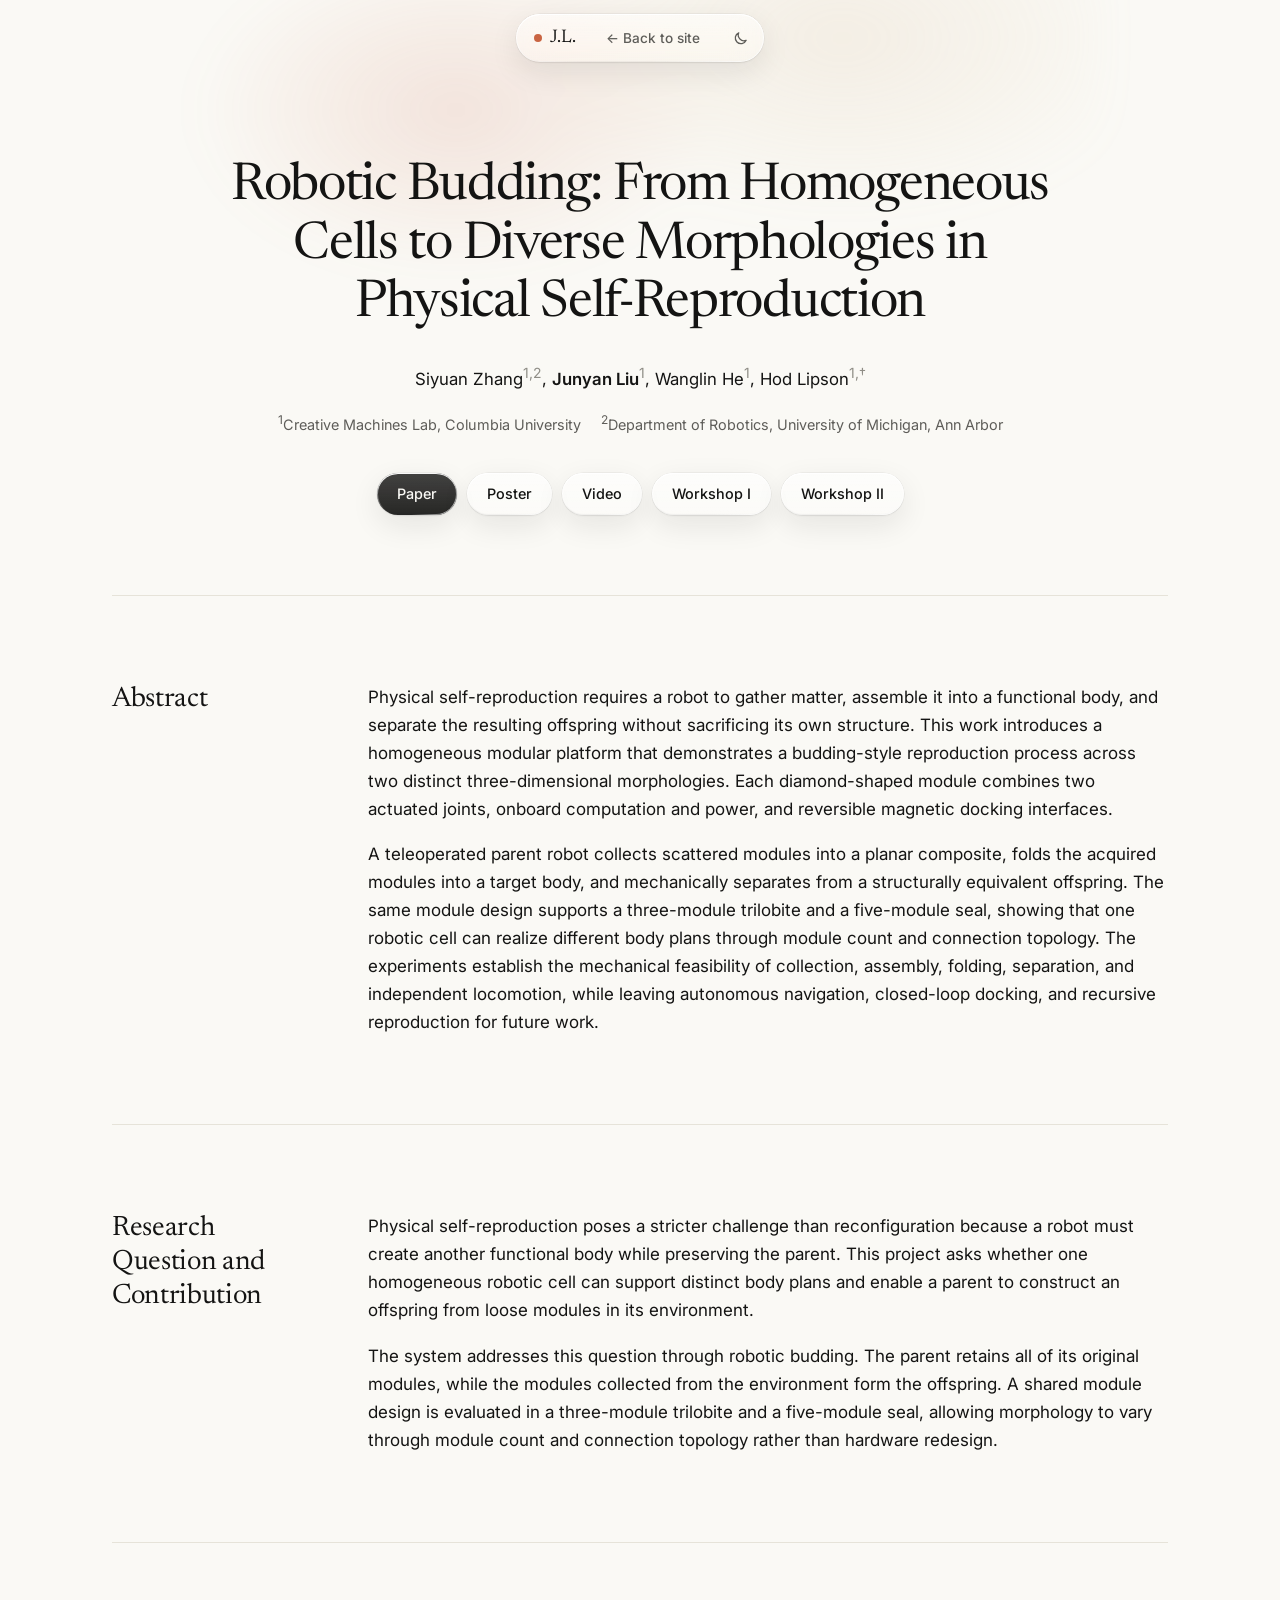
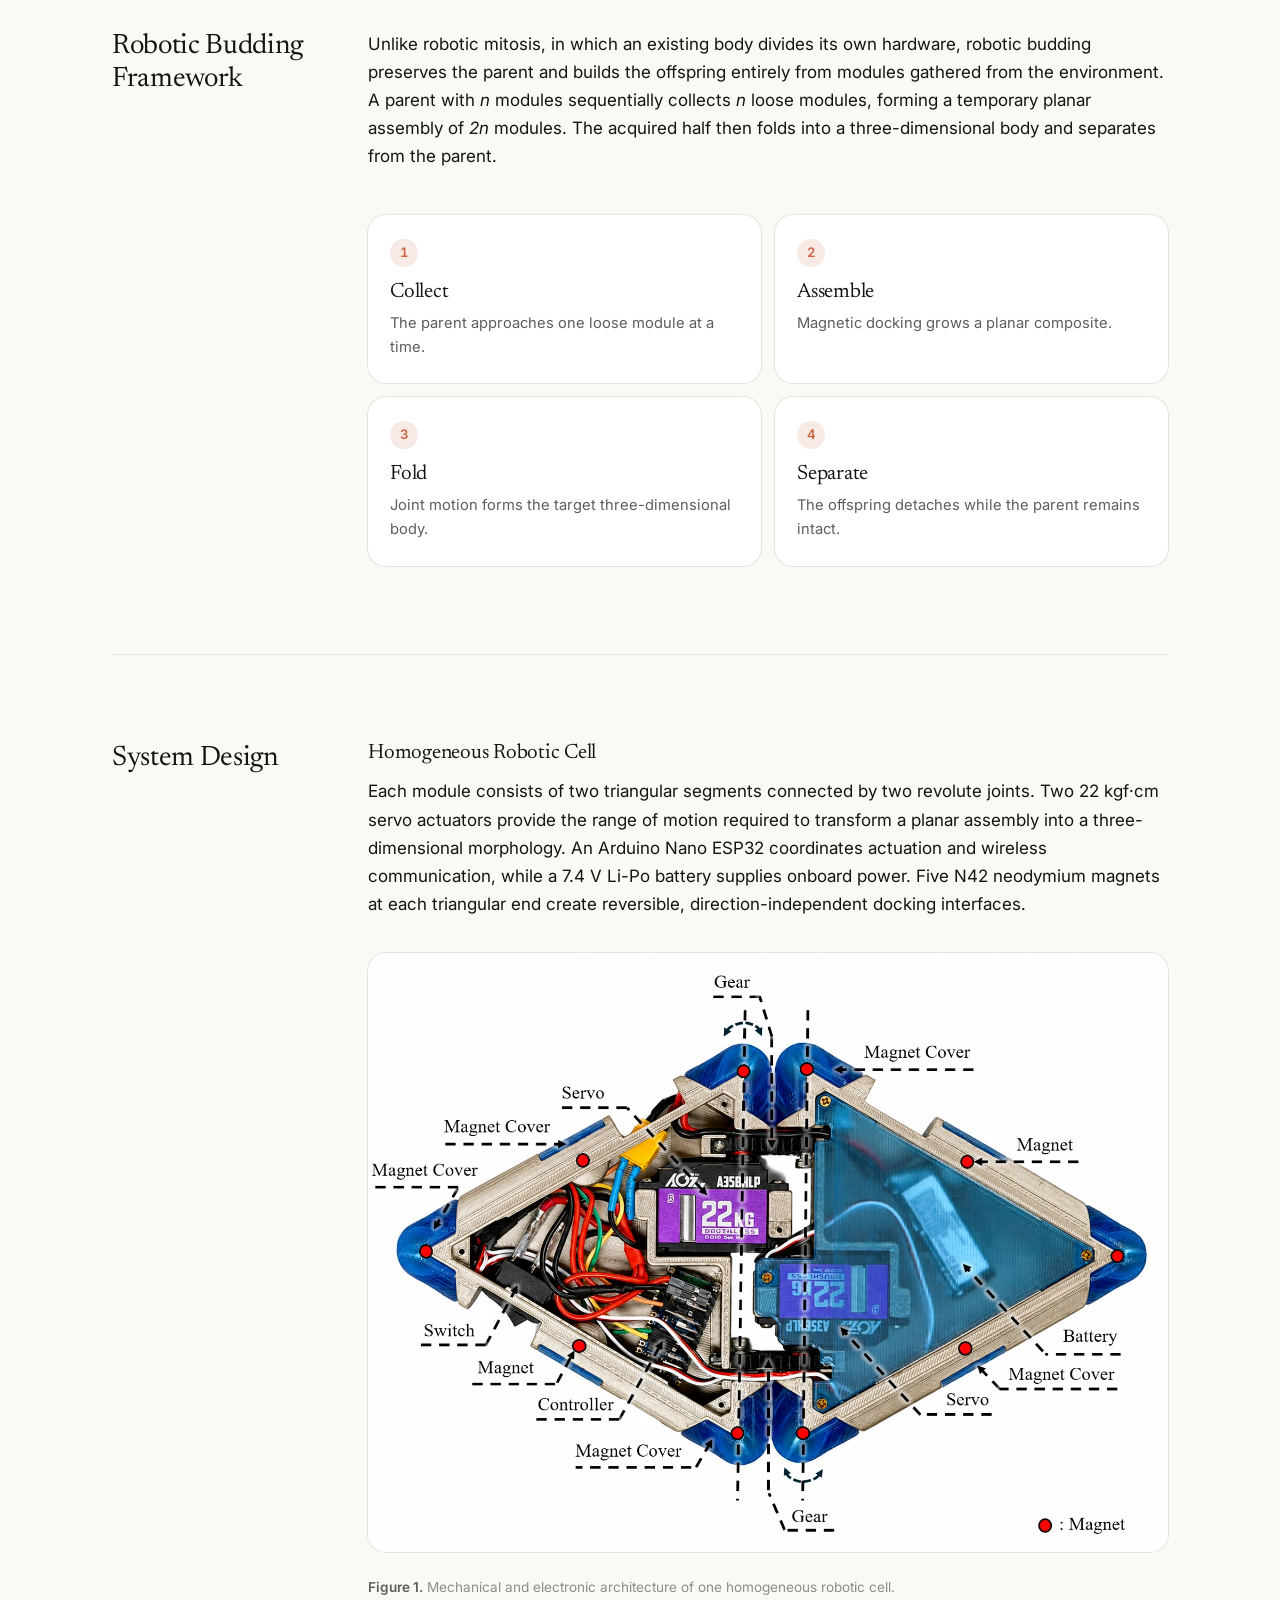
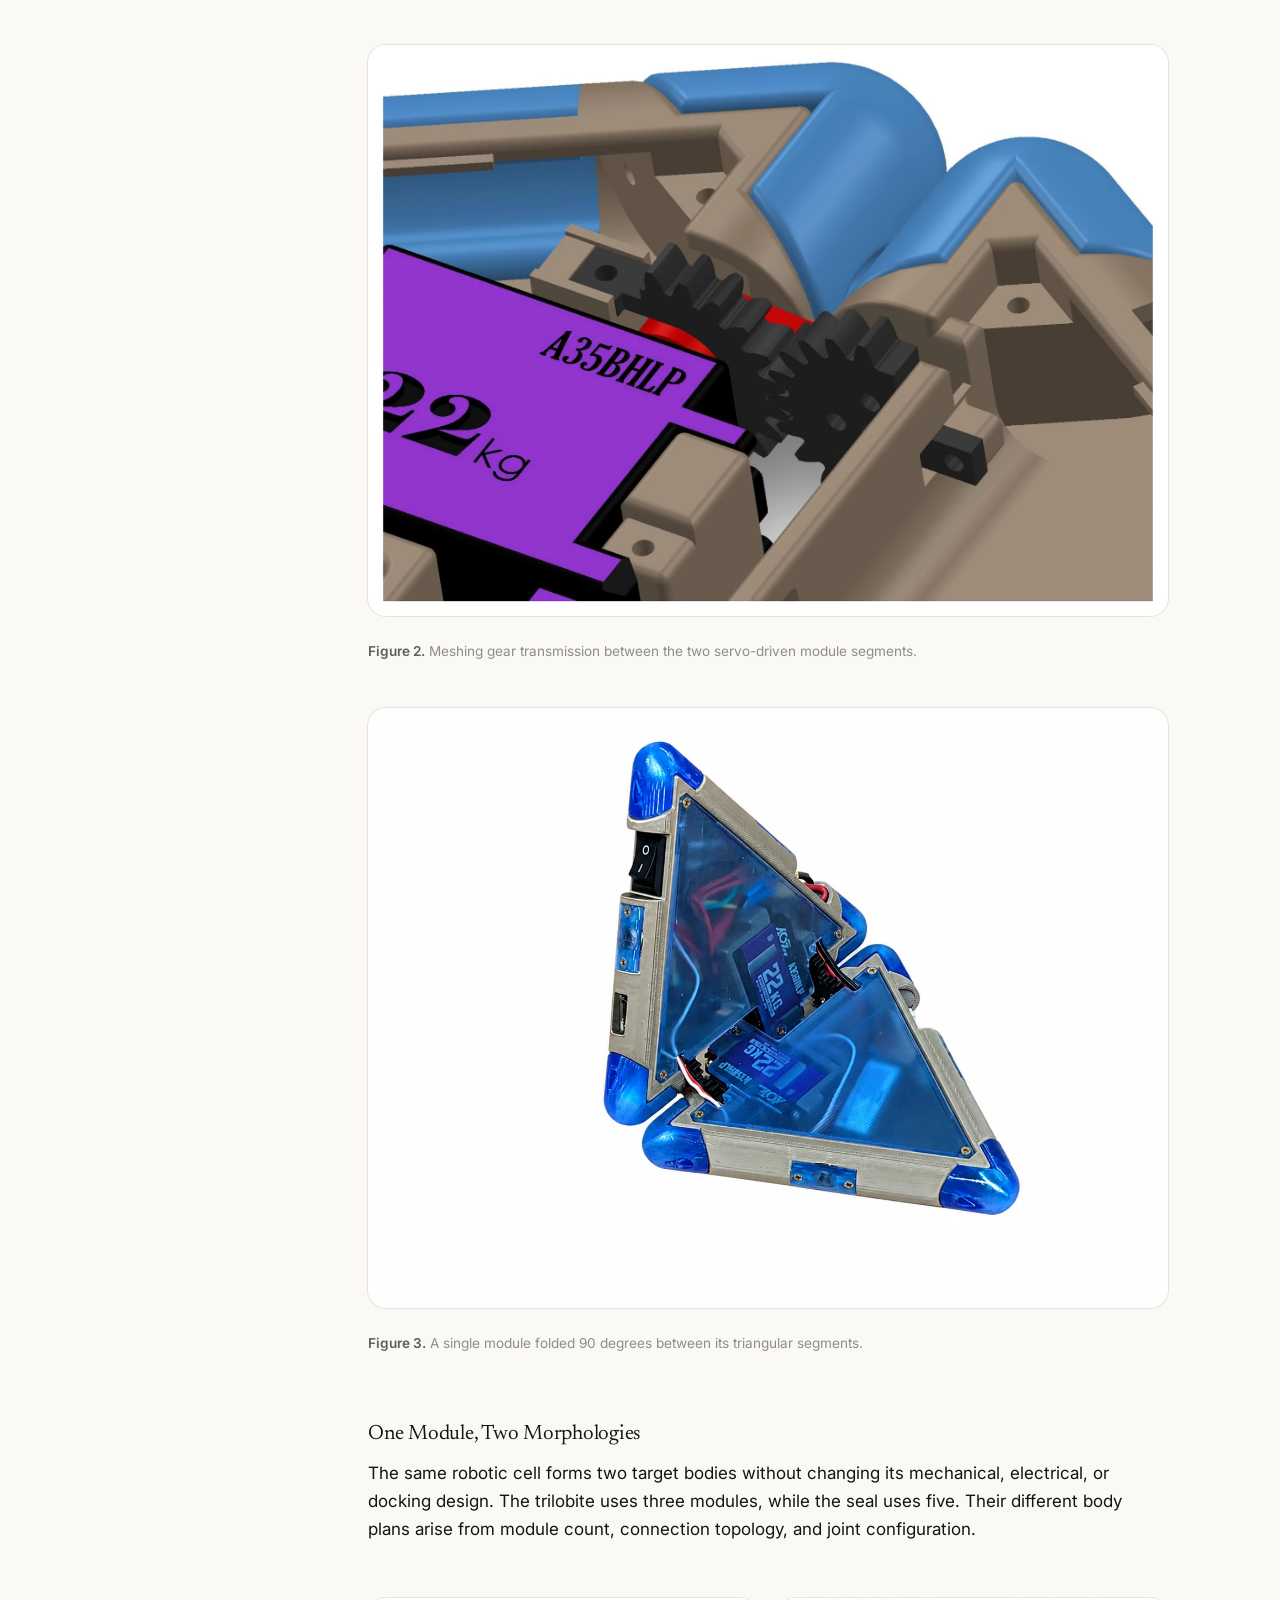
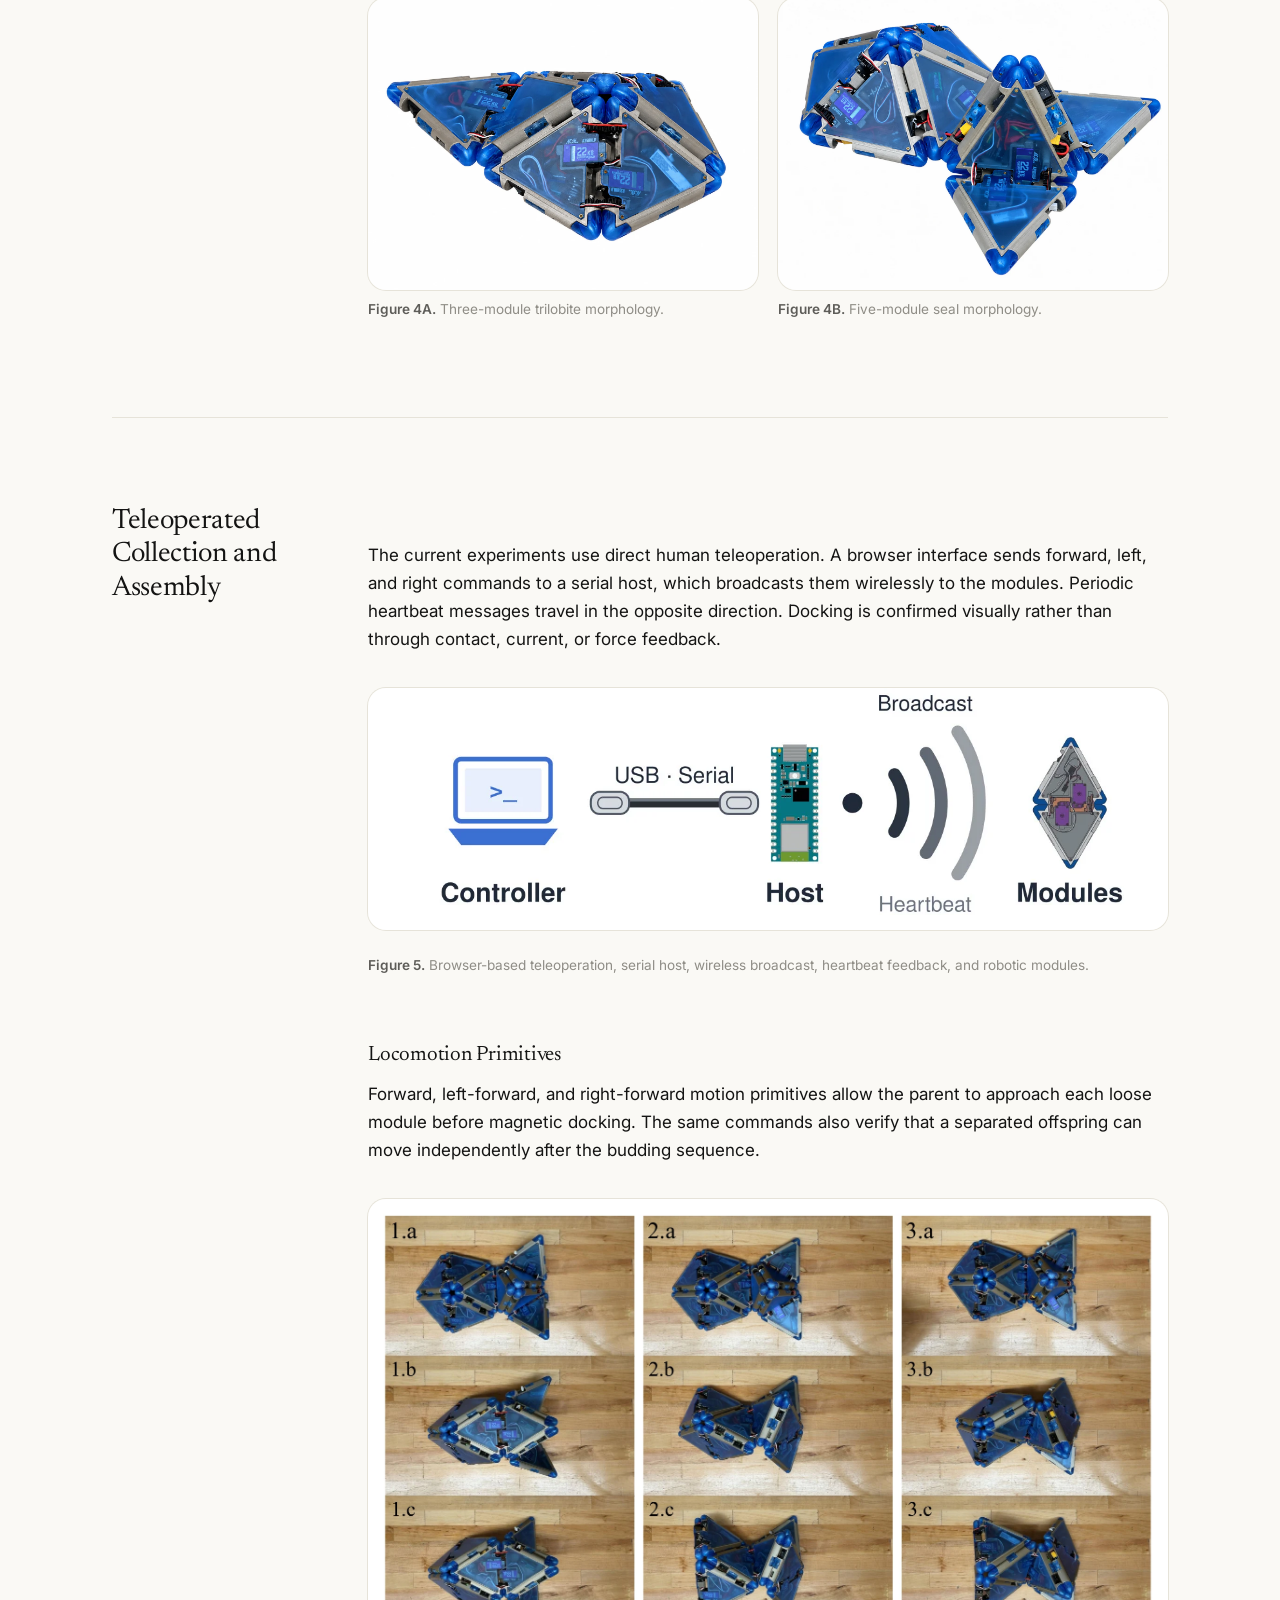
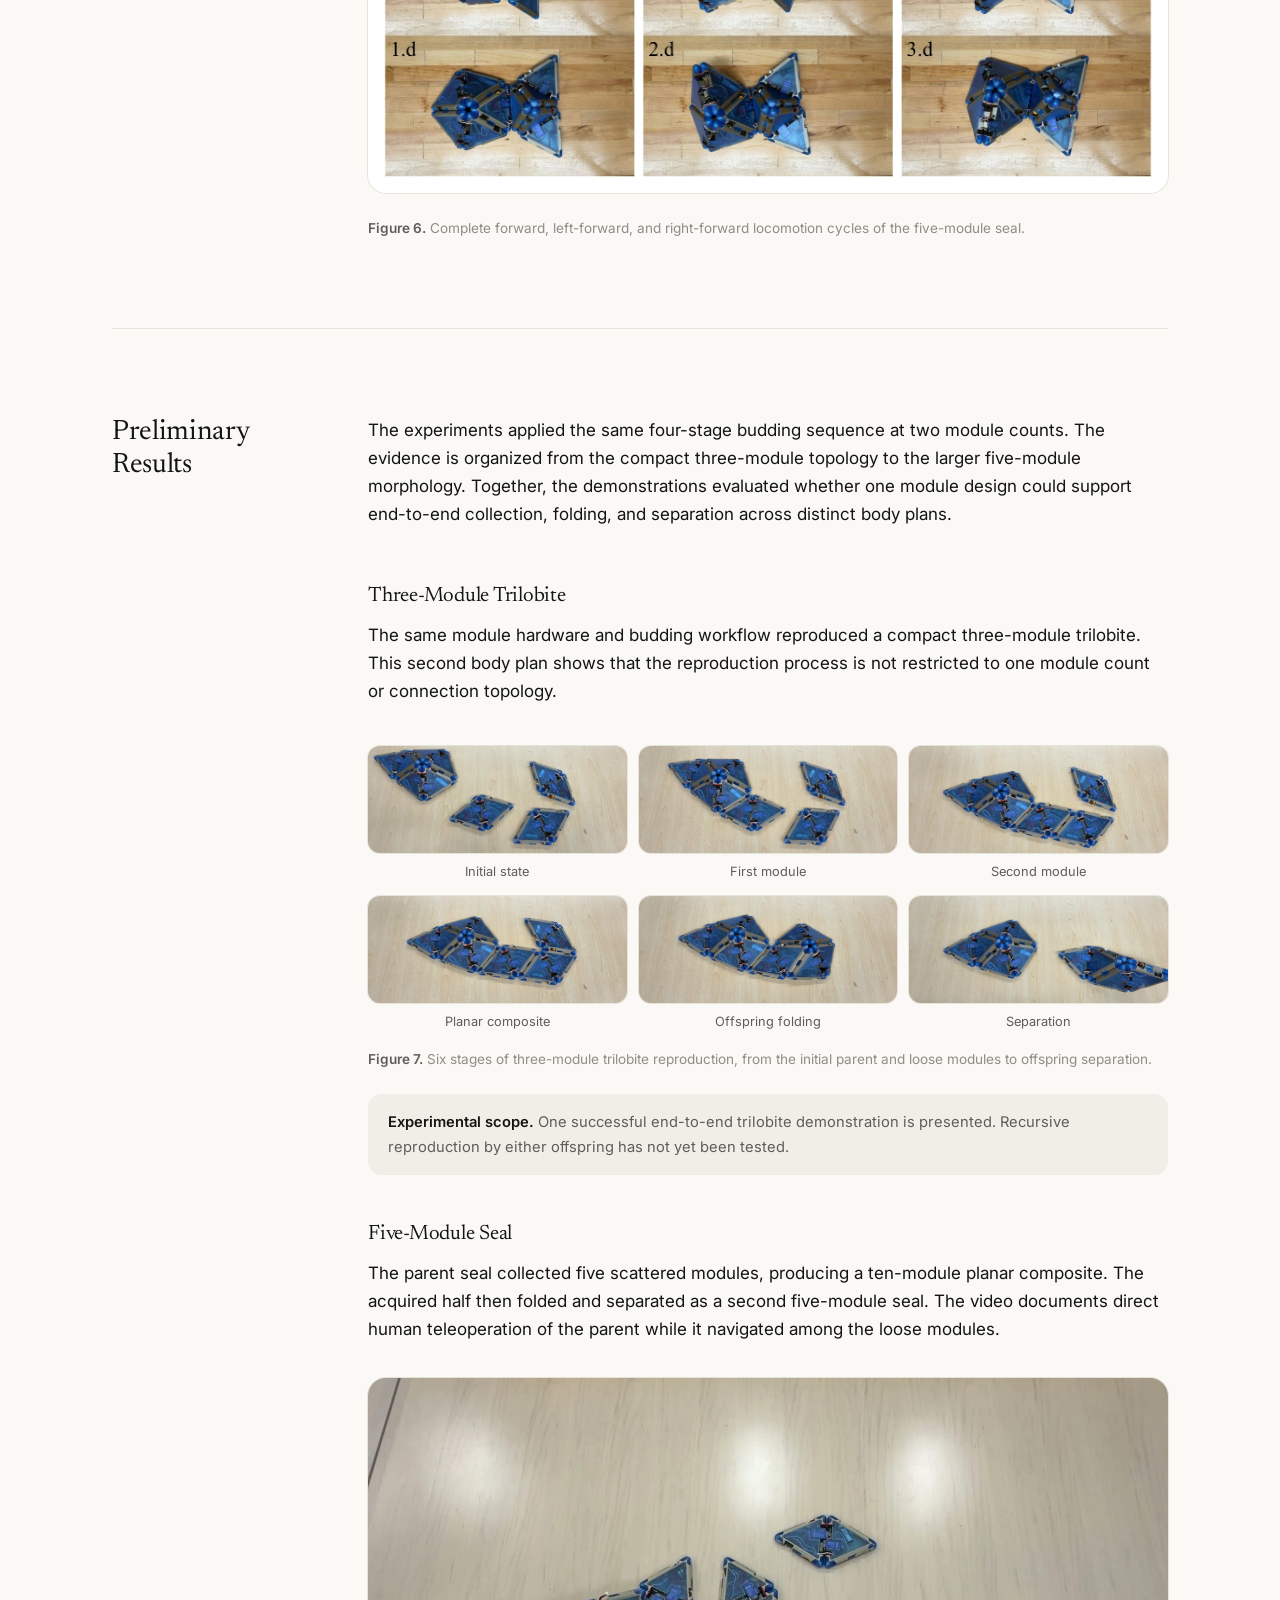
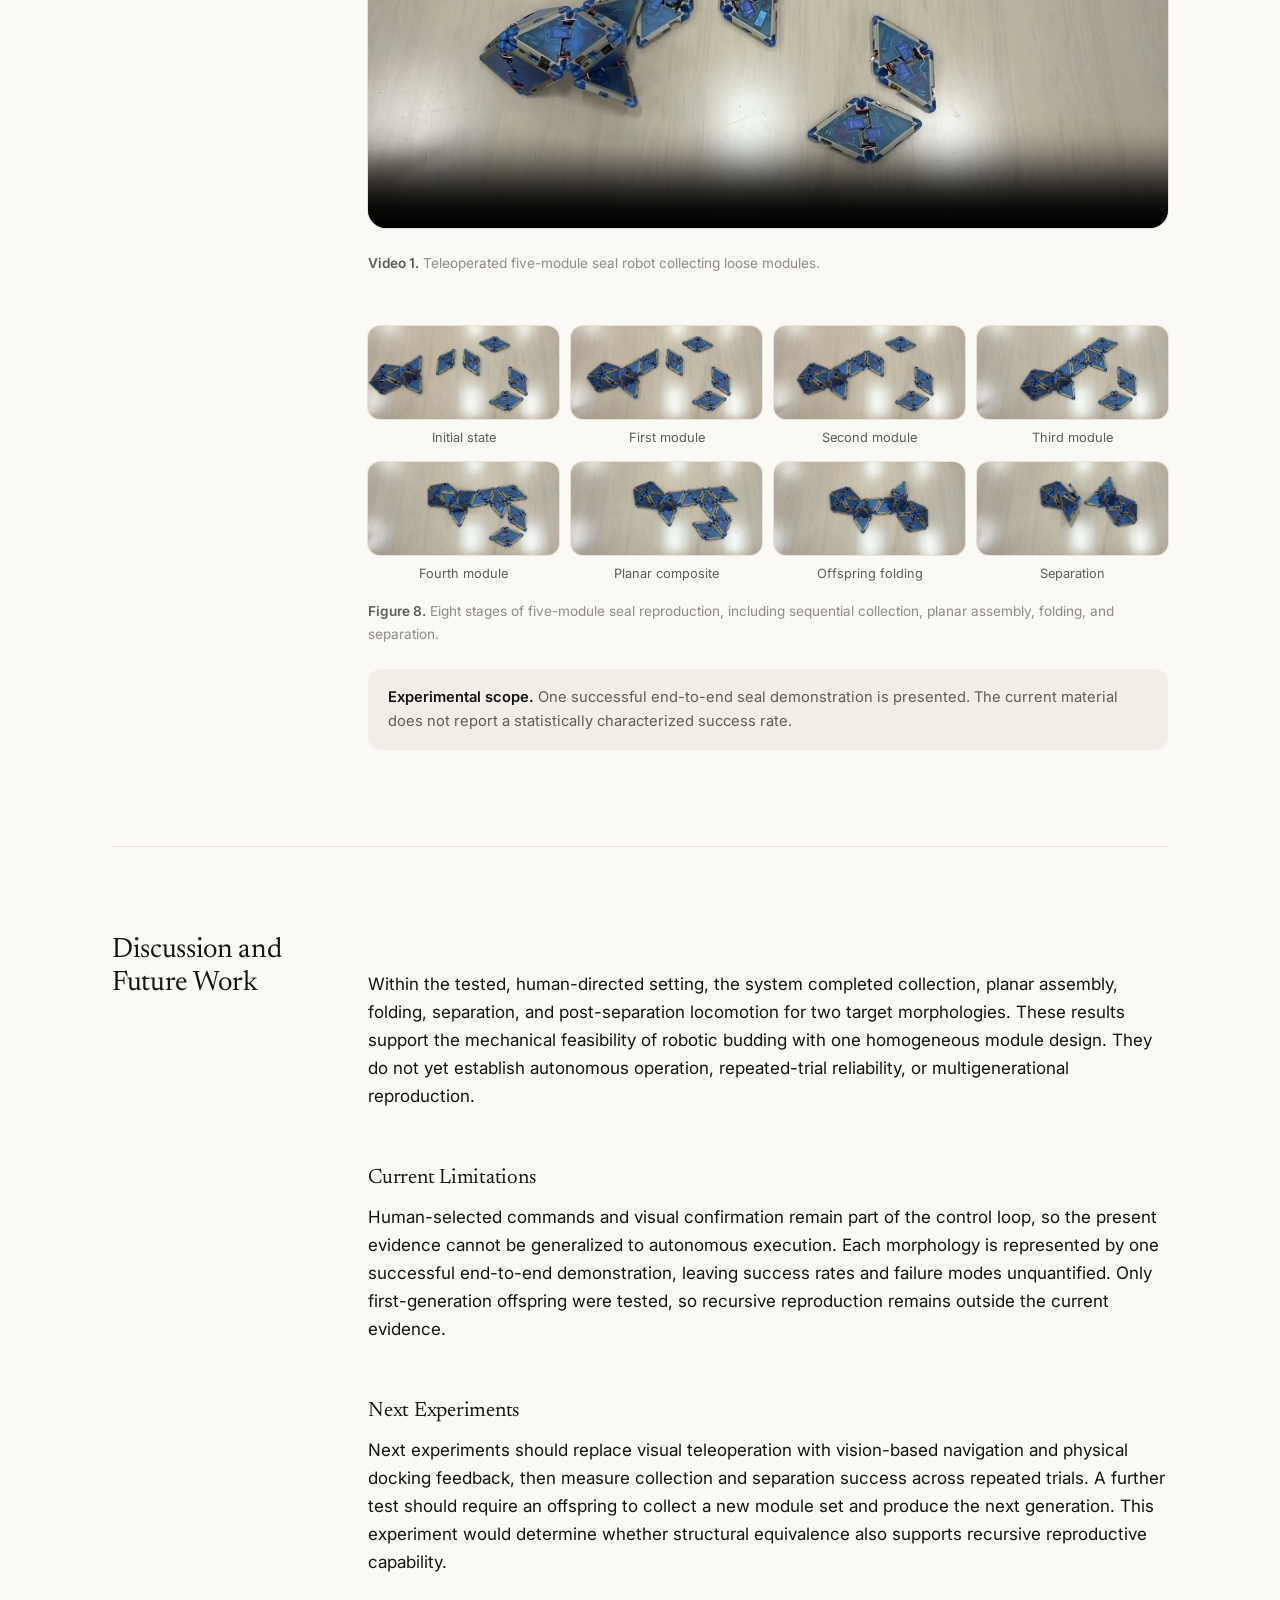
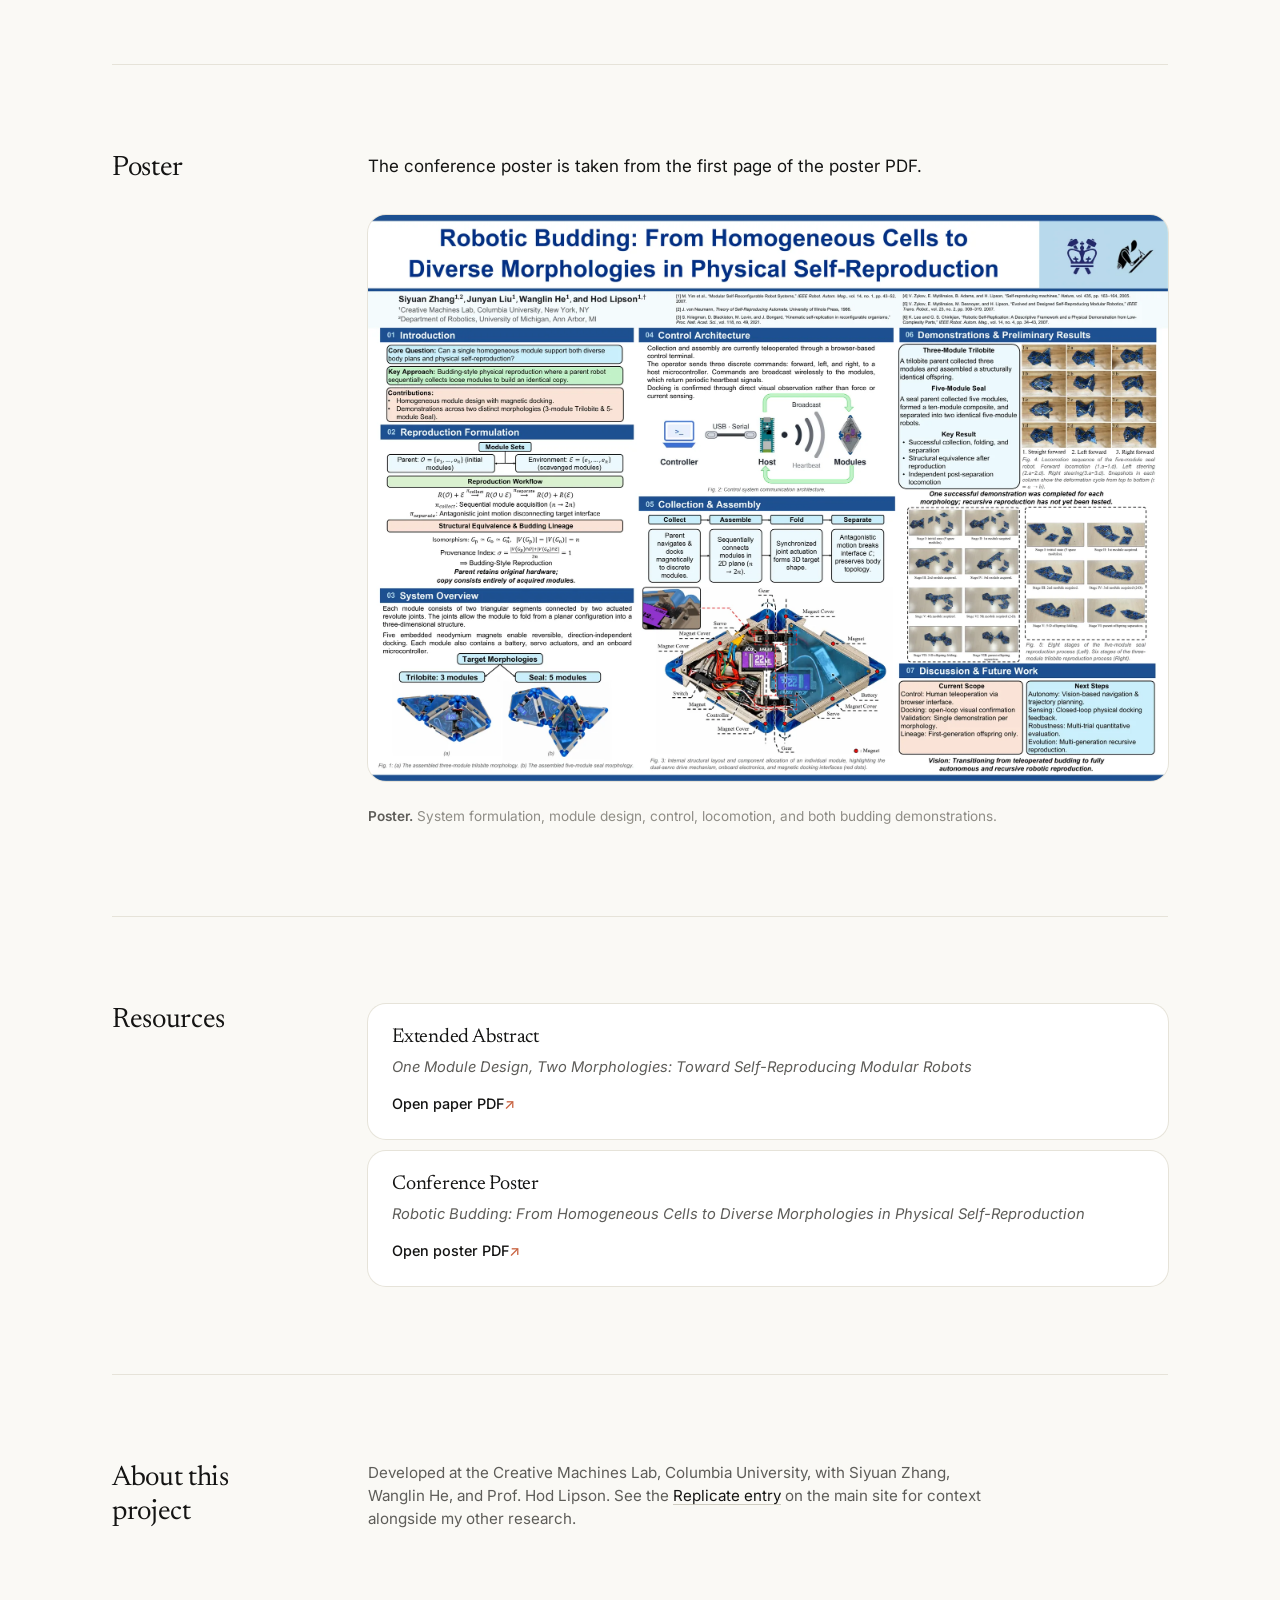
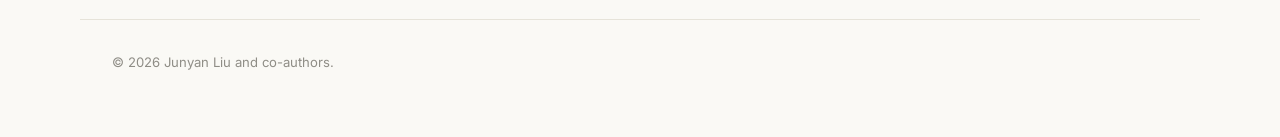
==== commit 260f719c: "style change" ====
--- a/replicate/index.html
+++ b/replicate/index.html
@@ -8,7 +8,8 @@
 
 <link rel="preconnect" href="https://fonts.googleapis.com">
 <link rel="preconnect" href="https://fonts.gstatic.com" crossorigin>
-<link href="https://fonts.googleapis.com/css2?family=Fraunces:ital,opsz,wght@0,9..144,400;0,9..144,500;0,9..144,600;1,9..144,400;1,9..144,500&family=Inter:wght@400;500;600&display=swap" rel="stylesheet">
+<link href="https://fonts.googleapis.com/css2?family=Newsreader:ital,opsz,wght@0,6..72,300..600;1,6..72,300..600&family=Inter:wght@400;500;600&display=swap" rel="stylesheet">
+<script>try{var t=localStorage.getItem("theme");if(t)document.documentElement.dataset.theme=t}catch(e){}</script>
 <link rel="stylesheet" href="../assets/style.css">
 <link rel="stylesheet" href="style.css">
 </head>
@@ -22,6 +23,10 @@
     <nav class="nav-links">
       <a href="../index.html#research" class="back-link">← Back to site</a>
     </nav>
+    <button class="theme-toggle" aria-label="Toggle dark mode">
+      <svg class="icon-moon" viewBox="0 0 24 24" fill="none" stroke="currentColor" stroke-width="1.8" stroke-linecap="round" stroke-linejoin="round" aria-hidden="true"><path d="M20 14.5A8 8 0 0 1 9.5 4a8 8 0 1 0 10.5 10.5z"/></svg>
+      <svg class="icon-sun" viewBox="0 0 24 24" fill="none" stroke="currentColor" stroke-width="1.8" stroke-linecap="round" aria-hidden="true"><circle cx="12" cy="12" r="4"/><path d="M12 2v2M12 20v2M4.9 4.9l1.4 1.4M17.7 17.7l1.4 1.4M2 12h2M20 12h2M4.9 19.1l1.4-1.4M17.7 6.3l1.4-1.4"/></svg>
+    </button>
   </div>
 </header>
 
--- a/assets/style.css
+++ b/assets/style.css
@@ -1,27 +1,100 @@
 /* ---------- Tokens ---------- */
 :root {
-  --paper: #fafaf8;
-  --paper-alt: #f1f0ec;
-  --ink: #141412;
-  --ink-soft: #55534c;
-  --ink-faint: #8a887f;
-  --line: #d9d7cf;
-  --line-strong: #141412;
-  --max: 700px;
-  --gutter: 24px;
-  --serif: "Fraunces", Georgia, "Times New Roman", serif;
+  --paper: #faf9f5;
+  --paper-alt: #f0eee6;
+  --surface: #ffffff;
+  --ink: #141413;
+  --ink-soft: #5e5d59;
+  --ink-faint: #8f8d86;
+  --line: #e6e3d9;
+  --line-strong: #cfccc0;
+  --accent: #c96442;
+  --accent-soft: rgba(201, 100, 66, 0.14);
+  --shadow: 0 1px 2px rgba(20, 20, 19, 0.04), 0 8px 28px rgba(20, 20, 19, 0.06);
+  --shadow-lift: 0 2px 4px rgba(20, 20, 19, 0.04), 0 18px 44px rgba(20, 20, 19, 0.1);
+
+  /* Liquid glass */
+  --glass-top: rgba(255, 255, 255, 0.62);
+  --glass-bottom: rgba(255, 255, 255, 0.34);
+  --glass-edge: rgba(20, 20, 19, 0.08);
+  --glass-hi: rgba(255, 255, 255, 0.95);
+  --glass-lo: rgba(20, 20, 19, 0.05);
+  --glass-rim: rgba(255, 255, 255, 0.9);
+  --glass-glow: rgba(255, 255, 255, 0.7);
+  --glass-shadow: 0 1px 2px rgba(20, 20, 19, 0.05), 0 10px 30px rgba(20, 20, 19, 0.09);
+  --glass-shadow-lift: 0 2px 4px rgba(20, 20, 19, 0.06), 0 16px 40px rgba(20, 20, 19, 0.13);
+
+  --wide: 1120px;
+  --rail: 200px;
+  --gap: 56px;
+  --gutter: 32px;
+  --radius: 18px;
+
+  --serif: "Newsreader", "Iowan Old Style", Georgia, serif;
   --sans: "Inter", -apple-system, BlinkMacSystemFont, "Segoe UI", sans-serif;
+  --ease: cubic-bezier(0.22, 1, 0.36, 1);
+  --ease-soft: cubic-bezier(0.4, 0, 0.2, 1);
+  --spring: cubic-bezier(0.34, 1.56, 0.64, 1);
+
+  color-scheme: light;
+}
+
+@media (prefers-color-scheme: dark) {
+  :root:not([data-theme="light"]) {
+    --paper: #1f1e1d;
+    --paper-alt: #2a2927;
+    --surface: #262624;
+    --ink: #f5f4ef;
+    --ink-soft: #b8b5ab;
+    --ink-faint: #8a8780;
+    --line: #34332f;
+    --line-strong: #4a4843;
+    --accent: #e08463;
+    --accent-soft: rgba(224, 132, 99, 0.18);
+    --shadow: 0 1px 2px rgba(0, 0, 0, 0.3), 0 8px 28px rgba(0, 0, 0, 0.25);
+    --shadow-lift: 0 2px 4px rgba(0, 0, 0, 0.3), 0 18px 44px rgba(0, 0, 0, 0.4);
+    --glass-top: rgba(255, 255, 255, 0.12);
+    --glass-bottom: rgba(255, 255, 255, 0.04);
+    --glass-edge: rgba(0, 0, 0, 0.45);
+    --glass-hi: rgba(255, 255, 255, 0.22);
+    --glass-lo: rgba(0, 0, 0, 0.25);
+    --glass-rim: rgba(255, 255, 255, 0.32);
+    --glass-glow: rgba(255, 255, 255, 0.16);
+    --glass-shadow: 0 1px 2px rgba(0, 0, 0, 0.3), 0 10px 30px rgba(0, 0, 0, 0.35);
+    --glass-shadow-lift: 0 2px 4px rgba(0, 0, 0, 0.35), 0 16px 40px rgba(0, 0, 0, 0.45);
+    color-scheme: dark;
+  }
+}
+:root[data-theme="dark"] {
+  --paper: #1f1e1d;
+  --paper-alt: #2a2927;
+  --surface: #262624;
+  --ink: #f5f4ef;
+  --ink-soft: #b8b5ab;
+  --ink-faint: #8a8780;
+  --line: #34332f;
+  --line-strong: #4a4843;
+  --accent: #e08463;
+  --accent-soft: rgba(224, 132, 99, 0.18);
+  --shadow: 0 1px 2px rgba(0, 0, 0, 0.3), 0 8px 28px rgba(0, 0, 0, 0.25);
+  --shadow-lift: 0 2px 4px rgba(0, 0, 0, 0.3), 0 18px 44px rgba(0, 0, 0, 0.4);
+  --glass-top: rgba(255, 255, 255, 0.12);
+  --glass-bottom: rgba(255, 255, 255, 0.04);
+  --glass-edge: rgba(0, 0, 0, 0.45);
+  --glass-hi: rgba(255, 255, 255, 0.22);
+  --glass-lo: rgba(0, 0, 0, 0.25);
+  --glass-rim: rgba(255, 255, 255, 0.32);
+  --glass-glow: rgba(255, 255, 255, 0.16);
+  --glass-shadow: 0 1px 2px rgba(0, 0, 0, 0.3), 0 10px 30px rgba(0, 0, 0, 0.35);
+  --glass-shadow-lift: 0 2px 4px rgba(0, 0, 0, 0.35), 0 16px 40px rgba(0, 0, 0, 0.45);
+  color-scheme: dark;
 }
 
 * { box-sizing: border-box; }
 
 html {
   scroll-behavior: smooth;
-}
-
-@media (prefers-reduced-motion: reduce) {
-  html { scroll-behavior: auto; }
-  * { animation: none !important; transition: none !important; }
+  scroll-padding-top: 96px;
 }
 
 body {
@@ -30,17 +103,23 @@
   color: var(--ink);
   font-family: var(--sans);
   font-size: 17px;
-  line-height: 1.6;
+  line-height: 1.65;
   -webkit-font-smoothing: antialiased;
+  -moz-osx-font-smoothing: grayscale;
+  text-rendering: optimizeLegibility;
   overflow-wrap: break-word;
-}
-
-h1, h2, h3 {
+  transition: background-color 0.4s var(--ease-soft), color 0.4s var(--ease-soft);
+}
+
+::selection { background: var(--accent-soft); color: var(--ink); }
+
+h1, h2, h3, h4 {
   font-family: var(--serif);
-  font-weight: 500;
+  font-weight: 400;
   line-height: 1.15;
   margin: 0;
   color: var(--ink);
+  letter-spacing: -0.012em;
 }
 
 p { margin: 0 0 1em; }
@@ -48,14 +127,20 @@
 
 a {
   color: var(--ink);
-  text-decoration: none;
-  border-bottom: 1px solid var(--ink-faint);
-  transition: border-color 0.15s ease, opacity 0.15s ease;
-}
-a:hover { border-color: var(--ink); }
-a:focus-visible, button:focus-visible {
-  outline: 2px solid var(--ink);
+  text-decoration: underline;
+  text-decoration-color: var(--line-strong);
+  text-decoration-thickness: 1px;
+  text-underline-offset: 3px;
+  transition: color 0.2s var(--ease-soft), text-decoration-color 0.2s var(--ease-soft);
+}
+a:hover {
+  color: var(--accent);
+  text-decoration-color: currentColor;
+}
+a:focus-visible, button:focus-visible, [tabindex]:focus-visible {
+  outline: 2px solid var(--accent);
   outline-offset: 3px;
+  border-radius: 8px;
 }
 
 ul { margin: 0; padding: 0; list-style: none; }
@@ -68,222 +153,497 @@
   color: var(--paper);
   padding: 10px 16px;
   z-index: 100;
-  border: none;
+  text-decoration: none;
 }
 .skip-link:focus { left: 0; }
 
-/* ---------- Layout helpers ---------- */
+/* ---------- Liquid glass material ----------
+   Translucent body + backdrop blur, a light rim that catches the
+   corners, inner top highlight, and a soft glow that follows the
+   pointer (--mx / --my are set by script.js). */
+.nav-inner,
+.nav-indicator,
+.hero-links a,
+.lb-btn {
+  position: relative;
+  isolation: isolate;
+  background: linear-gradient(180deg, var(--glass-top), var(--glass-bottom));
+  -webkit-backdrop-filter: blur(16px) saturate(180%);
+  backdrop-filter: blur(16px) saturate(180%);
+  box-shadow:
+    0 0 0 0.5px var(--glass-edge),
+    inset 0 1px 0 var(--glass-hi),
+    inset 0 -1px 1px var(--glass-lo),
+    var(--glass-shadow);
+}
+
+.nav-inner::before,
+.nav-indicator::before,
+.hero-links a::before,
+.lb-btn::before {
+  content: "";
+  position: absolute;
+  inset: 0;
+  border-radius: inherit;
+  padding: 1px;
+  background: linear-gradient(135deg, var(--glass-rim), transparent 38%, transparent 62%, var(--glass-rim));
+  -webkit-mask: linear-gradient(#000 0 0) content-box, linear-gradient(#000 0 0);
+  -webkit-mask-composite: xor;
+  mask: linear-gradient(#000 0 0) content-box exclude, linear-gradient(#000 0 0);
+  pointer-events: none;
+}
+
+.hero-links a::after,
+.lb-btn::after {
+  content: "";
+  position: absolute;
+  inset: 0;
+  border-radius: inherit;
+  background: radial-gradient(120px circle at var(--mx, 50%) var(--my, 0%), var(--glass-glow), transparent 70%);
+  opacity: 0;
+  z-index: -1;
+  transition: opacity 0.35s var(--ease-soft);
+  pointer-events: none;
+}
+.hero-links a:hover::after,
+.lb-btn:hover::after { opacity: 1; }
+
+/* ---------- Scroll progress ---------- */
+.scroll-progress {
+  position: fixed;
+  top: 0;
+  left: 0;
+  right: 0;
+  height: 2px;
+  background: var(--accent);
+  transform-origin: 0 50%;
+  transform: scaleX(0);
+  z-index: 40;
+  pointer-events: none;
+}
+
+/* ---------- Layout: sections with a sticky title rail ---------- */
 .section {
-  max-width: var(--max);
+  max-width: var(--wide);
   margin: 0 auto;
-  padding: 64px var(--gutter);
-  border-top: 1px solid var(--line);
-}
+  padding: 88px var(--gutter);
+  display: grid;
+  grid-template-columns: var(--rail) minmax(0, 1fr);
+  column-gap: var(--gap);
+  align-items: start;
+  position: relative;
+}
+.section::before {
+  content: "";
+  position: absolute;
+  top: 0;
+  left: var(--gutter);
+  right: var(--gutter);
+  height: 1px;
+  background: var(--line);
+}
+.section > * { grid-column: 2; min-width: 0; }
 
 .section-head {
-  margin-bottom: 28px;
+  grid-column: 1;
+  grid-row: 1 / span 60;
+  position: sticky;
+  top: 104px;
+  align-self: start;
 }
 .section-head h2 {
-  font-size: 1.5rem;
-}
-
-/* ---------- Nav ---------- */
+  font-size: 1.75rem;
+  line-height: 1.2;
+}
+
+.section h3 {
+  font-size: 1.3rem;
+  margin: 40px 0 12px;
+}
+.section-head + h3 { margin-top: 0; }
+
+/* ---------- Nav: floating glass capsule ---------- */
 .site-nav {
   position: sticky;
   top: 0;
-  z-index: 20;
-  background: rgba(250, 250, 248, 0.9);
-  backdrop-filter: blur(6px);
-  border-bottom: 1px solid var(--line);
+  z-index: 30;
+  padding: 14px var(--gutter) 0;
+  pointer-events: none;
 }
 
 .nav-inner {
-  max-width: var(--max);
+  pointer-events: auto;
+  width: fit-content;
+  max-width: 100%;
   margin: 0 auto;
-  padding: 16px var(--gutter);
+  padding: 6px 6px 6px 18px;
   display: flex;
   align-items: center;
-  justify-content: space-between;
+  gap: 10px;
+  border-radius: 999px;
+  transition: box-shadow 0.4s var(--ease-soft);
+}
+.site-nav.scrolled .nav-inner {
+  box-shadow:
+    0 0 0 0.5px var(--glass-edge),
+    inset 0 1px 0 var(--glass-hi),
+    inset 0 -1px 1px var(--glass-lo),
+    var(--glass-shadow-lift);
 }
 
 .nav-mark {
   font-family: var(--serif);
-  font-size: 1.1rem;
-  border: none;
-}
+  font-size: 1.15rem;
+  text-decoration: none;
+  letter-spacing: -0.01em;
+  display: inline-flex;
+  align-items: center;
+  gap: 8px;
+  margin-right: 6px;
+  white-space: nowrap;
+}
+.nav-mark::before {
+  content: "";
+  width: 8px;
+  height: 8px;
+  border-radius: 50%;
+  background: var(--accent);
+  transition: transform 0.5s var(--spring);
+}
+.nav-mark:hover { color: var(--ink); }
+.nav-mark:hover::before { transform: scale(1.6); }
 
 .nav-links {
   display: flex;
-  gap: 20px;
+  gap: 2px;
+  position: relative;
 }
 
 .nav-links a {
-  font-size: 0.92rem;
+  position: relative;
+  z-index: 1;
+  font-size: 0.85rem;
+  font-weight: 500;
+  text-decoration: none;
+  color: var(--ink-soft);
+  white-space: nowrap;
+  padding: 7px 14px;
+  border-radius: 999px;
+  transition: color 0.25s var(--ease-soft);
+}
+.nav-links a:hover,
+.nav-links a.active { color: var(--ink); }
+
+.nav-indicator {
+  position: absolute;
+  top: 0;
+  left: 0;
+  height: 100%;
+  border-radius: 999px;
+  opacity: 0;
+  pointer-events: none;
+  transition: transform 0.6s var(--spring), width 0.6s var(--spring), opacity 0.3s var(--ease-soft);
+}
+
+.theme-toggle,
+.nav-toggle {
+  flex-shrink: 0;
+  width: 34px;
+  height: 34px;
+  display: inline-flex;
+  align-items: center;
+  justify-content: center;
   border: none;
-  color: var(--ink-soft);
-  white-space: nowrap;
-}
-.nav-links a:hover { color: var(--ink); }
+  border-radius: 50%;
+  background: transparent;
+  color: var(--ink-soft);
+  cursor: pointer;
+  transition: background-color 0.2s var(--ease-soft), color 0.2s var(--ease-soft), transform 0.45s var(--spring);
+}
+.theme-toggle:hover,
+.nav-toggle:hover { background: var(--glass-bottom); color: var(--ink); }
+.theme-toggle:active,
+.nav-toggle:active { transform: scale(0.86); transition-duration: 0.12s; }
+
+.theme-toggle svg {
+  width: 17px;
+  height: 17px;
+  transition: transform 0.6s var(--spring);
+}
+.theme-toggle:hover svg { transform: rotate(24deg); }
+.theme-toggle .icon-sun { display: none; }
+:root[data-theme="dark"] .theme-toggle .icon-sun { display: block; }
+:root[data-theme="dark"] .theme-toggle .icon-moon { display: none; }
+@media (prefers-color-scheme: dark) {
+  :root:not([data-theme="light"]) .theme-toggle .icon-sun { display: block; }
+  :root:not([data-theme="light"]) .theme-toggle .icon-moon { display: none; }
+}
 
 .nav-toggle {
   display: none;
+  order: 3;
   flex-direction: column;
-  justify-content: space-between;
-  width: 22px;
-  height: 16px;
-  background: none;
-  border: none;
-  padding: 0;
-  cursor: pointer;
+  gap: 4px;
 }
 .nav-toggle span {
   display: block;
+  width: 16px;
   height: 1.5px;
-  background: var(--ink);
-}
+  border-radius: 2px;
+  background: currentColor;
+  transition: transform 0.45s var(--ease), opacity 0.2s var(--ease-soft);
+}
+.nav-toggle[aria-expanded="true"] span:nth-child(1) { transform: translateY(5.5px) rotate(45deg); }
+.nav-toggle[aria-expanded="true"] span:nth-child(2) { opacity: 0; }
+.nav-toggle[aria-expanded="true"] span:nth-child(3) { transform: translateY(-5.5px) rotate(-45deg); }
 
 /* ---------- Hero (merged with About) ---------- */
 .hero {
-  max-width: var(--max);
+  position: relative;
+  max-width: var(--wide);
   margin: 0 auto;
-  padding: 72px var(--gutter) 64px;
+  padding: 104px var(--gutter) 96px;
+}
+.hero::before {
+  content: "";
+  position: absolute;
+  z-index: -1;
+  top: -120px;
+  left: 0;
+  right: 0;
+  height: 520px;
+  background:
+    radial-gradient(420px 260px at 18% 30%, var(--accent-soft), transparent 70%),
+    radial-gradient(520px 300px at 70% 10%, rgba(214, 184, 140, 0.16), transparent 70%);
+  filter: blur(20px);
+  pointer-events: none;
 }
 
 .hero-grid {
   display: grid;
-  grid-template-columns: 140px 1fr;
-  gap: 36px;
+  grid-template-columns: var(--rail) minmax(0, 1fr);
+  gap: var(--gap);
   align-items: start;
 }
 
 .portrait {
-  width: 140px;
-  height: 140px;
-  border: 1px solid var(--line-strong);
-  display: flex;
-  align-items: center;
-  justify-content: center;
-  font-family: var(--serif);
-  font-size: 1.4rem;
-  color: var(--ink-faint);
+  width: 168px;
+  aspect-ratio: 1;
+  border-radius: 28px;
   overflow: hidden;
-  flex-shrink: 0;
+  background: var(--paper-alt);
+  box-shadow: var(--shadow);
+  animation: rise 1.1s var(--ease) both;
+  transition: transform 0.7s var(--spring), box-shadow 0.6s var(--ease);
+}
+.portrait:hover {
+  transform: scale(1.03) rotate(-1.5deg);
+  box-shadow: var(--shadow-lift);
 }
 .portrait img {
   width: 100%;
   height: 100%;
   object-fit: cover;
+  display: block;
 }
 
 .hero-content { min-width: 0; }
 
 .hero-name {
-  font-size: clamp(2.3rem, 5vw, 3.4rem);
-  animation: rise 0.6s ease both;
+  font-size: clamp(3rem, 7.2vw, 5.25rem);
+  line-height: 1;
+  letter-spacing: -0.03em;
+  animation: rise 1.1s 0.06s var(--ease) both;
 }
 
 .hero-role {
   font-family: var(--serif);
   font-style: italic;
-  font-size: 1.15rem;
-  color: var(--ink-soft);
-  margin-top: 12px;
-  animation: rise 0.6s 0.08s ease both;
+  font-size: clamp(1.2rem, 2.2vw, 1.45rem);
+  line-height: 1.35;
+  color: var(--ink-soft);
+  margin-top: 18px;
+  animation: rise 1.1s 0.14s var(--ease) both;
 }
 
 .hero-current {
-  color: var(--ink-soft);
-  font-size: 0.95rem;
-  margin-top: 4px;
-  animation: rise 0.6s 0.14s ease both;
+  display: inline-flex;
+  align-items: center;
+  gap: 10px;
+  color: var(--ink-soft);
+  font-size: 0.9rem;
+  font-weight: 500;
+  margin-top: 8px;
+  animation: rise 1.1s 0.2s var(--ease) both;
+}
+.hero-current::before {
+  content: "";
+  width: 7px;
+  height: 7px;
+  border-radius: 50%;
+  background: var(--accent);
+  animation: pulse 2.4s var(--ease-soft) infinite;
 }
 
 .hero-bio {
-  margin-top: 22px;
-  max-width: 60ch;
-  animation: rise 0.6s 0.2s ease both;
-}
-.hero-bio p { font-size: 0.98rem; }
+  margin-top: 36px;
+  max-width: 62ch;
+  color: var(--ink-soft);
+  animation: rise 1.1s 0.28s var(--ease) both;
+}
+.hero-bio p { font-size: 1.02rem; }
 
 @keyframes rise {
-  from { opacity: 0; transform: translateY(10px); }
-  to { opacity: 1; transform: translateY(0); }
-}
-
+  from { opacity: 0; transform: translateY(18px); filter: blur(8px); }
+  to { opacity: 1; transform: none; filter: blur(0); }
+}
+@keyframes pulse {
+  0% { box-shadow: 0 0 0 0 var(--accent-soft); }
+  70% { box-shadow: 0 0 0 8px transparent; }
+  100% { box-shadow: 0 0 0 0 transparent; }
+}
+
+/* Glass pill buttons */
 .hero-links {
   display: flex;
   flex-wrap: wrap;
-  margin-top: 26px;
+  gap: 10px;
+  margin-top: 32px;
+  animation: rise 1.1s 0.36s var(--ease) both;
 }
 .hero-links a {
-  border: none;
-  font-size: 0.95rem;
-  padding: 0 16px;
-  position: relative;
-}
-.hero-links a:first-child { padding-left: 0; }
-.hero-links a::after {
+  display: inline-flex;
+  align-items: center;
+  height: 42px;
+  padding: 0 20px;
+  border-radius: 999px;
+  font-size: 0.9rem;
+  font-weight: 500;
+  text-decoration: none;
+  color: var(--ink);
+  transition: transform 0.5s var(--spring), box-shadow 0.35s var(--ease-soft), color 0.25s var(--ease-soft), background 0.35s var(--ease-soft);
+}
+.hero-links a:hover {
+  color: var(--ink);
+  transform: translateY(-2px);
+  box-shadow:
+    0 0 0 0.5px var(--glass-edge),
+    inset 0 1px 0 var(--glass-hi),
+    inset 0 -1px 1px var(--glass-lo),
+    var(--glass-shadow-lift);
+}
+.hero-links a:active {
+  transform: scale(0.95, 0.92);
+  transition-duration: 0.12s;
+}
+
+/* Tinted glass for the primary action */
+.hero .hero-links a:first-child,
+.paper-links a:first-child {
+  color: var(--paper);
+  background: linear-gradient(180deg,
+    color-mix(in srgb, var(--ink) 80%, transparent),
+    color-mix(in srgb, var(--ink) 92%, transparent));
+}
+.hero .hero-links a:first-child:hover,
+.paper-links a:first-child:hover {
+  color: #fff;
+  background: linear-gradient(180deg,
+    color-mix(in srgb, var(--accent) 82%, transparent),
+    color-mix(in srgb, var(--accent) 96%, transparent));
+}
+.hero .hero-links a:first-child::after,
+.paper-links a:first-child::after {
+  background: radial-gradient(120px circle at var(--mx, 50%) var(--my, 0%), rgba(255, 255, 255, 0.28), transparent 70%);
+}
+
+/* ---------- Timeline (education / experience / projects) ---------- */
+.timeline { position: relative; }
+.timeline::before {
   content: "";
   position: absolute;
-  right: 0;
-  top: 2px;
-  bottom: 2px;
+  left: 4px;
+  top: 10px;
+  bottom: 10px;
   width: 1px;
   background: var(--line);
 }
-.hero-links a:last-child::after { display: none; }
-
-/* ---------- Timeline (education / experience / projects) ---------- */
+
 .timeline > li {
-  display: grid;
-  grid-template-columns: 150px 1fr;
-  gap: 20px;
-  padding: 20px 0;
-  border-top: 1px solid var(--line);
-}
-.timeline > li:first-child { border-top: none; padding-top: 0; }
+  position: relative;
+  padding: 0 0 48px 36px;
+}
+.timeline > li:last-child { padding-bottom: 0; }
+.timeline > li::before {
+  content: "";
+  position: absolute;
+  left: 0;
+  top: 7px;
+  width: 9px;
+  height: 9px;
+  border-radius: 50%;
+  background: var(--paper);
+  box-shadow: inset 0 0 0 1.5px var(--line-strong);
+  transition: background-color 0.4s var(--ease-soft), box-shadow 0.4s var(--ease-soft), transform 0.6s var(--spring);
+}
+.timeline > li.current::before {
+  background: var(--accent);
+  box-shadow: inset 0 0 0 1.5px var(--accent), 0 0 0 5px var(--accent-soft);
+  transform: scale(1.15);
+}
 
 .timeline-date {
   color: var(--ink-faint);
-  font-size: 0.88rem;
-  padding-top: 3px;
-  white-space: nowrap;
-}
+  font-size: 0.8rem;
+  font-weight: 500;
+  letter-spacing: 0.02em;
+  font-variant-numeric: tabular-nums;
+  margin-bottom: 6px;
+  transition: color 0.4s var(--ease-soft);
+}
+.timeline > li.current .timeline-date { color: var(--accent); }
 
 .timeline-body { min-width: 0; }
 
 .timeline-body h3 {
-  font-size: 1.05rem;
-  margin-bottom: 4px;
+  font-size: 1.3rem;
+  line-height: 1.3;
+  margin: 0 0 6px;
 }
 
 .timeline-org {
   color: var(--ink-soft);
-  font-size: 0.95rem;
-  margin-bottom: 8px;
-}
-
-.bullets { margin-top: 8px; }
+  font-size: 0.93rem;
+  margin-bottom: 10px;
+}
+
+.timeline-body > p:not(.timeline-org) { color: var(--ink-soft); font-size: 0.97rem; }
+
+.bullets { margin-top: 12px; }
 .bullets li {
   position: relative;
-  padding-left: 16px;
+  padding-left: 20px;
   font-size: 0.97rem;
-  margin-bottom: 6px;
+  color: var(--ink-soft);
+  margin-bottom: 8px;
 }
 .bullets li::before {
   content: "";
   position: absolute;
-  left: 0;
-  top: 0.65em;
-  width: 6px;
+  left: 2px;
+  top: 0.78em;
+  width: 8px;
   height: 1px;
   background: var(--ink-faint);
 }
 
+/* Media frames */
 .timeline-media {
-  margin: 14px 0 16px;
-  border: 1px solid var(--line-strong);
+  position: relative;
+  margin: 18px 0 20px;
+  border-radius: var(--radius);
   background: var(--paper-alt);
+  box-shadow: 0 0 0 1px var(--line);
   aspect-ratio: 16 / 9;
   display: flex;
   align-items: center;
@@ -292,30 +652,31 @@
   font-size: 0.85rem;
   font-style: italic;
   text-align: center;
-  padding: 12px;
   overflow: hidden;
+  isolation: isolate;
+  transition: box-shadow 0.5s var(--ease);
 }
 
 /* Default for photos: the frame shrinks to fit the image exactly —
    no cropping, no empty gap around it. */
 .timeline-media:has(img) {
   aspect-ratio: auto;
-  padding: 8px;
-}
+  cursor: zoom-in;
+}
+.timeline-media:has(img):hover { box-shadow: 0 0 0 1px var(--line), var(--shadow-lift); }
 .timeline-media img {
   width: 100%;
   height: auto;
   display: block;
-}
+  transition: transform 0.8s var(--ease);
+}
+.timeline-media:hover img { transform: scale(1.025); }
 
 /* Opt in to a fixed 16:9 frame that crops to fill (good for wide,
    banner-style shots): add class="timeline-media crop" in the HTML.
    Adjust which part of the photo stays visible with object-position
    below — e.g. "top", "bottom", or a percentage pair like "50% 20%". */
-.timeline-media.crop {
-  aspect-ratio: 16 / 9;
-  padding: 0;
-}
+.timeline-media.crop { aspect-ratio: 16 / 9; }
 .timeline-media.crop img {
   height: 100%;
   object-fit: cover;
@@ -332,50 +693,77 @@
 .timeline-media video { object-fit: cover; }
 
 .section-note {
-  margin-top: 24px;
-  font-size: 0.9rem;
-  font-style: italic;
+  margin-top: 36px;
+  font-size: 0.88rem;
   color: var(--ink-faint);
 }
-.section-note a { border-color: var(--ink-faint); }
+.section-note a { color: var(--ink-soft); }
+.section-note a:hover { color: var(--accent); }
 
 /* ---------- Research ---------- */
 .research-intro {
-  max-width: 56ch;
-  margin-bottom: 20px;
-}
+  font-family: var(--serif);
+  font-size: 1.3rem;
+  line-height: 1.5;
+  color: var(--ink);
+  max-width: 58ch;
+  margin-bottom: 48px;
+}
+
 .interest-list li {
   position: relative;
-  padding: 10px 0 10px 18px;
-  border-top: 1px solid var(--line);
-  font-size: 1rem;
-}
-.interest-list li:first-child { border-top: none; }
+  padding: 18px 20px 18px 48px;
+  border-radius: 14px;
+  background: var(--paper-alt);
+  font-size: 0.98rem;
+}
 .interest-list li::before {
   content: "";
   position: absolute;
-  left: 0;
-  top: 1.4em;
-  width: 8px;
-  height: 1px;
-  background: var(--ink-faint);
+  left: 20px;
+  top: 50%;
+  width: 10px;
+  height: 10px;
+  margin-top: -5px;
+  border-radius: 50%;
+  background: var(--accent);
+  box-shadow: 0 0 0 5px var(--accent-soft);
 }
 
 /* ---------- Publications ---------- */
 .pub-list li {
-  padding: 20px 0;
-  border-top: 1px solid var(--line);
-}
-.pub-list li:first-child { border-top: none; padding-top: 0; }
+  padding: 24px 26px;
+  border-radius: var(--radius);
+  background: var(--surface);
+  box-shadow: 0 0 0 1px var(--line);
+  transition: box-shadow 0.5s var(--ease), transform 0.6s var(--spring);
+}
+.pub-list li + li { margin-top: 14px; }
+.pub-list li:hover {
+  transform: translateY(-3px);
+  box-shadow: 0 0 0 1px var(--line), var(--shadow-lift);
+}
 .pub-title {
   font-family: var(--serif);
-  font-size: 1.1rem;
-}
+  font-size: 1.3rem;
+  line-height: 1.35;
+  margin: 0;
+}
+.pub-title a { text-decoration: none; }
+.pub-title a::after {
+  content: " →";
+  display: inline-block;
+  color: var(--accent);
+  transition: transform 0.5s var(--spring);
+}
+.pub-title a:hover::after { transform: translateX(5px); }
 .pub-meta {
   color: var(--ink-soft);
-  font-size: 0.95rem;
-  margin-top: 4px;
-}
+  font-size: 0.92rem;
+  margin: 10px 0 0;
+}
+.pub-meta + .pub-meta { margin-top: 2px; }
+.pub-meta strong { color: var(--ink); font-weight: 600; }
 .pub-empty {
   color: var(--ink-soft);
   font-style: italic;
@@ -383,71 +771,219 @@
 
 /* ---------- Skills ---------- */
 .skill-list li {
+  display: grid;
+  grid-template-columns: minmax(0, 220px) minmax(0, 1fr);
+  gap: 24px;
+  padding: 18px 0;
   border-top: 1px solid var(--line);
-  padding: 14px 0;
-  font-size: 0.98rem;
+  font-size: 0.97rem;
   color: var(--ink-soft);
 }
 .skill-list li:first-child { border-top: none; padding-top: 0; }
 .skill-label {
   font-family: var(--serif);
-  font-style: italic;
+  font-size: 1.05rem;
   color: var(--ink);
-  margin-right: 6px;
+  line-height: 1.5;
 }
 
 /* ---------- Contact ---------- */
+.contact > p {
+  font-family: var(--serif);
+  font-size: 1.3rem;
+  line-height: 1.5;
+  max-width: 46ch;
+}
 .contact-email {
   display: inline-block;
+  justify-self: start;
   font-family: var(--serif);
-  font-size: 1.4rem;
-  border: none;
-  margin: 6px 0 22px;
-}
+  font-size: clamp(1.8rem, 4vw, 2.75rem);
+  letter-spacing: -0.02em;
+  line-height: 1.2;
+  text-decoration: none;
+  margin: 24px 0 8px;
+  background: linear-gradient(currentColor, currentColor) 0 100% / 0 1px no-repeat;
+  transition: color 0.3s var(--ease-soft), background-size 0.6s var(--ease);
+}
+.contact-email:hover {
+  color: var(--accent);
+  background-size: 100% 1px;
+}
+.contact .hero-links { animation: none; }
 
 /* ---------- Footer ---------- */
 .site-footer {
-  max-width: var(--max);
+  max-width: var(--wide);
   margin: 0 auto;
   padding: 32px var(--gutter) 64px;
   color: var(--ink-faint);
-  font-size: 0.85rem;
-}
+  font-size: 0.82rem;
+  border-top: 1px solid var(--line);
+}
+.site-footer p { margin: 0; }
+
+/* ---------- Scroll reveal (enabled by script.js) ---------- */
+.js .reveal {
+  opacity: 0;
+  translate: 0 28px;
+  transition: opacity 1s var(--ease), translate 1s var(--ease);
+}
+.js .reveal.in {
+  opacity: 1;
+  translate: 0 0;
+}
+
+/* ---------- Lightbox ---------- */
+.lightbox {
+  position: fixed;
+  inset: 0;
+  z-index: 100;
+  display: flex;
+  align-items: center;
+  justify-content: center;
+  padding: 76px 84px 40px;
+  background: color-mix(in srgb, var(--paper) 80%, transparent);
+  -webkit-backdrop-filter: blur(28px) saturate(140%);
+  backdrop-filter: blur(28px) saturate(140%);
+  opacity: 0;
+  visibility: hidden;
+  transition: opacity 0.4s var(--ease-soft), visibility 0s 0.4s;
+}
+.lightbox.open {
+  opacity: 1;
+  visibility: visible;
+  transition: opacity 0.4s var(--ease-soft);
+}
+.lightbox figure {
+  margin: 0;
+  display: flex;
+  flex-direction: column;
+  align-items: center;
+  max-width: 100%;
+  max-height: 100%;
+  min-height: 0;
+}
+.lightbox img {
+  display: block;
+  max-width: min(100%, 1400px);
+  max-height: calc(100vh - 190px);
+  max-height: calc(100dvh - 190px);
+  border-radius: 14px;
+  box-shadow: var(--shadow-lift);
+  transform-origin: 0 0;
+}
+.lightbox figcaption {
+  margin-top: 18px;
+  font-size: 0.88rem;
+  color: var(--ink-soft);
+  text-align: center;
+  max-width: 70ch;
+  transition: opacity 0.3s var(--ease-soft);
+}
+.lightbox figcaption span { color: var(--ink-faint); margin-left: 10px; font-variant-numeric: tabular-nums; }
+.lightbox:not(.ready) figcaption { opacity: 0; }
+
+.lb-btn {
+  position: absolute;
+  width: 46px;
+  height: 46px;
+  display: inline-flex;
+  align-items: center;
+  justify-content: center;
+  border: none;
+  border-radius: 50%;
+  color: var(--ink);
+  cursor: pointer;
+  transition: transform 0.5s var(--spring), box-shadow 0.3s var(--ease-soft);
+}
+.lb-btn:hover { transform: scale(1.06); }
+.lb-btn:active { transform: scale(0.88); transition-duration: 0.12s; }
+.lb-btn svg { position: relative; z-index: 1; width: 18px; height: 18px; }
+.lb-close { top: 20px; right: 20px; }
+.lb-prev { left: 20px; top: calc(50% - 23px); }
+.lb-next { right: 20px; top: calc(50% - 23px); }
+.lightbox.single .lb-prev,
+.lightbox.single .lb-next { display: none; }
 
 /* ---------- Responsive ---------- */
-@media (max-width: 640px) {
-  .nav-links {
+@media (max-width: 960px) {
+  :root { --gap: 40px; }
+  .section {
+    display: block;
+    padding: 72px var(--gutter);
+  }
+  .section-head {
+    position: static;
+    margin-bottom: 32px;
+  }
+  .section-head h2 { font-size: 2rem; }
+  .hero { padding: 72px var(--gutter); }
+  .hero-grid { grid-template-columns: 1fr; gap: 32px; }
+  .portrait { width: 120px; border-radius: 24px; }
+}
+
+@media (max-width: 760px) {
+  :root { --gutter: 20px; }
+
+  .site-nav { padding-top: 10px; }
+  .nav-inner { width: 100%; justify-content: space-between; }
+  .nav-mark { margin-right: auto; }
+
+  #nav-links {
     position: absolute;
-    top: 100%;
+    top: calc(100% + 8px);
     left: 0;
     right: 0;
-    background: var(--paper);
     flex-direction: column;
     gap: 0;
-    border-bottom: 1px solid var(--line);
-    display: none;
+    padding: 8px;
+    border-radius: 24px;
+    /* Nested inside the glass capsule, so it can't blur the page itself */
+    background: linear-gradient(180deg, var(--glass-top), var(--glass-bottom)), var(--paper);
+    -webkit-backdrop-filter: blur(24px) saturate(180%);
+    backdrop-filter: blur(24px) saturate(180%);
+    box-shadow:
+      0 0 0 0.5px var(--glass-edge),
+      inset 0 1px 0 var(--glass-hi),
+      var(--glass-shadow-lift);
+    opacity: 0;
+    visibility: hidden;
+    transform: translateY(-8px) scale(0.97);
+    transform-origin: top right;
+    transition: opacity 0.25s var(--ease-soft), transform 0.5s var(--spring), visibility 0s 0.25s;
   }
-  .nav-links.open { display: flex; }
-  .nav-links a {
-    padding: 14px var(--gutter);
-    border-top: 1px solid var(--line);
+  #nav-links.open {
+    opacity: 1;
+    visibility: visible;
+    transform: none;
+    transition: opacity 0.25s var(--ease-soft), transform 0.5s var(--spring);
   }
-  .nav-toggle { display: flex; }
-
-  .hero-grid {
-    grid-template-columns: 1fr;
+  #nav-links a {
+    font-size: 1.02rem;
+    padding: 12px 16px;
+    border-radius: 16px;
   }
-  .portrait { width: 96px; height: 96px; }
-
-  .timeline > li {
-    grid-template-columns: 1fr;
-    gap: 6px;
+  #nav-links a:hover,
+  #nav-links a.active { background: var(--glass-bottom); }
+  #nav-links .nav-indicator { display: none; }
+  .nav-toggle { display: inline-flex; }
+
+  .section { padding: 56px var(--gutter); }
+  .research-intro, .contact > p { font-size: 1.15rem; }
+  .skill-list li { grid-template-columns: 1fr; gap: 4px; }
+  .timeline > li { padding-left: 28px; }
+  .lightbox { padding: 76px 12px 96px; }
+  .lb-prev, .lb-next { top: auto; bottom: 24px; }
+  .lb-prev { left: calc(50% - 58px); }
+  .lb-next { right: calc(50% - 58px); }
+}
+
+@media (prefers-reduced-motion: reduce) {
+  html { scroll-behavior: auto; }
+  *, *::before, *::after {
+    animation: none !important;
+    transition-duration: 0.01ms !important;
   }
-  .timeline-date { white-space: normal; }
-}
-
-@media (max-width: 460px) {
-  .timeline > li {
-    grid-template-columns: 1fr;
-  }
-}
+  .js .reveal { opacity: 1; translate: none; }
+}
--- a/replicate/style.css
+++ b/replicate/style.css
@@ -6,53 +6,87 @@
 }
 
 .paper-hero {
-  max-width: var(--max);
+  position: relative;
+  max-width: 920px;
   margin: 0 auto;
-  padding: 64px var(--gutter) 48px;
+  padding: 96px var(--gutter) 80px;
   text-align: center;
+}
+.paper-hero::before {
+  content: "";
+  position: absolute;
+  z-index: -1;
+  top: -120px;
+  left: 0;
+  right: 0;
+  height: 480px;
+  background:
+    radial-gradient(380px 240px at 30% 35%, var(--accent-soft), transparent 70%),
+    radial-gradient(460px 260px at 72% 20%, rgba(214, 184, 140, 0.16), transparent 70%);
+  filter: blur(20px);
+  pointer-events: none;
 }
 .paper-title {
   font-family: var(--serif);
-  font-weight: 500;
-  font-size: clamp(1.7rem, 4vw, 2.5rem);
-  line-height: 1.25;
+  font-weight: 400;
+  font-size: clamp(2rem, 4.6vw, 3.25rem);
+  line-height: 1.12;
+  letter-spacing: -0.025em;
+  animation: rise 1.1s var(--ease) both;
 }
 .paper-authors {
-  margin-top: 20px;
+  margin-top: 28px;
   font-size: 1.05rem;
+  animation: rise 1.1s 0.1s var(--ease) both;
 }
 .paper-authors strong { font-weight: 600; }
+.paper-authors sup { color: var(--ink-faint); }
 .paper-affiliations {
   color: var(--ink-soft);
   font-size: 0.9rem;
   margin-top: 8px;
+  animation: rise 1.1s 0.18s var(--ease) both;
 }
 .paper-links {
   justify-content: center;
-  margin-top: 28px;
+  margin-top: 36px;
 }
 
 .process-grid {
   display: grid;
   grid-template-columns: repeat(2, 1fr);
-  gap: 20px 32px;
-  margin-top: 24px;
+  gap: 14px;
+  margin-top: 28px;
 }
 .process-step {
-  border-top: 1px solid var(--line);
-  padding-top: 14px;
+  padding: 22px 22px 24px;
+  border-radius: var(--radius);
+  background: var(--surface);
+  box-shadow: 0 0 0 1px var(--line);
+  transition: transform 0.6s var(--spring), box-shadow 0.5s var(--ease);
+}
+.process-step:hover {
+  transform: translateY(-4px);
+  box-shadow: 0 0 0 1px var(--line), var(--shadow-lift);
 }
 .process-step .step-num {
-  font-family: var(--serif);
-  font-style: italic;
-  color: var(--ink-faint);
-  font-size: 0.88rem;
+  display: inline-flex;
+  align-items: center;
+  justify-content: center;
+  width: 28px;
+  height: 28px;
+  border-radius: 50%;
+  background: var(--accent-soft);
+  color: var(--accent);
+  font-size: 0.82rem;
+  font-weight: 600;
+  font-variant-numeric: tabular-nums;
 }
 .process-step h4 {
   font-family: var(--serif);
-  font-weight: 500;
-  font-size: 1.05rem;
-  margin: 4px 0 4px;
+  font-weight: 400;
+  font-size: 1.3rem;
+  margin: 14px 0 6px;
 }
 .process-step p {
   font-size: 0.92rem;
@@ -63,7 +97,7 @@
 .figure-row {
   display: grid;
   grid-template-columns: 1fr 1fr;
-  gap: 24px;
+  gap: 20px;
   margin: 20px 0 8px;
 }
 .figure-row .timeline-media { margin-bottom: 8px; }
@@ -71,62 +105,93 @@
 .figure-caption {
   font-size: 0.85rem;
   color: var(--ink-faint);
-  font-style: italic;
-  margin-top: 8px;
+  margin-top: 4px;
+  margin-bottom: 28px;
 }
-.sequence-caption { margin-top: 4px; margin-bottom: 20px; }
+.figure-caption strong { color: var(--ink-soft); font-weight: 600; }
+.figure-row .figure-caption { margin-bottom: 0; }
 
 .stage-grid {
   display: grid;
-  grid-template-columns: repeat(auto-fit, minmax(130px, 1fr));
-  gap: 14px;
-  margin: 20px 0 4px;
+  grid-template-columns: repeat(4, minmax(0, 1fr));
+  gap: 14px 12px;
+  margin: 24px 0 8px;
+}
+.stage-grid:has(> :nth-child(6):last-child) {
+  grid-template-columns: repeat(3, minmax(0, 1fr));
 }
 .stage-item .timeline-media {
-  aspect-ratio: 4 / 3;
-  margin-bottom: 6px;
-  font-size: 0.75rem;
+  margin: 0 0 8px;
+  border-radius: 12px;
 }
 .stage-item p {
-  font-size: 0.82rem;
+  font-size: 0.8rem;
   color: var(--ink-soft);
   text-align: center;
   margin: 0;
 }
+.sequence-caption { margin-top: 8px; margin-bottom: 20px; }
 
 .evidence-note {
-  margin-top: 18px;
-  padding: 14px 18px;
-  border-left: 2px solid var(--line-strong);
+  margin: 4px 0 8px;
+  padding: 16px 20px;
+  border-radius: 14px;
   background: var(--paper-alt);
   font-size: 0.92rem;
   color: var(--ink-soft);
 }
-.evidence-note strong { color: var(--ink); }
+.evidence-note strong { color: var(--ink); font-weight: 600; }
 
 .resource-list li {
-  border-top: 1px solid var(--line);
-  padding: 16px 0;
+  padding: 22px 24px;
+  border-radius: var(--radius);
+  background: var(--surface);
+  box-shadow: 0 0 0 1px var(--line);
+  transition: transform 0.6s var(--spring), box-shadow 0.5s var(--ease);
 }
-.resource-list li:first-child { border-top: none; padding-top: 0; }
+.resource-list li + li { margin-top: 12px; }
+.resource-list li:hover {
+  transform: translateY(-3px);
+  box-shadow: 0 0 0 1px var(--line), var(--shadow-lift);
+}
 .resource-list h3 {
   font-family: var(--serif);
-  font-weight: 500;
-  font-size: 1.05rem;
-  margin-bottom: 4px;
+  font-weight: 400;
+  font-size: 1.25rem;
+  margin: 0 0 6px;
 }
 .resource-list p {
   font-size: 0.92rem;
   color: var(--ink-soft);
-  margin-bottom: 6px;
+  margin-bottom: 10px;
+}
+.resource-list a {
+  font-size: 0.9rem;
+  font-weight: 500;
+  text-decoration: none;
+}
+.resource-list a::after {
+  content: " ↗";
+  display: inline-block;
+  color: var(--accent);
+  transition: transform 0.5s var(--spring);
+}
+.resource-list a:hover::after { transform: translate(2px, -2px); }
+
+.credit-note {
+  font-size: 0.95rem;
+  color: var(--ink-soft);
+}
+.contact > p.credit-note {
+  font-family: var(--sans);
+  font-size: 0.95rem;
+  max-width: 62ch;
 }
 
-.credit-note {
-  font-size: 0.9rem;
-  color: var(--ink-soft);
-}
-
-@media (max-width: 640px) {
+@media (max-width: 760px) {
   .process-grid { grid-template-columns: 1fr; }
   .figure-row { grid-template-columns: 1fr; }
+  .stage-grid,
+  .stage-grid:has(> :nth-child(6):last-child) { grid-template-columns: repeat(2, minmax(0, 1fr)); }
+  .paper-hero { padding: 64px var(--gutter) 56px; }
 }
